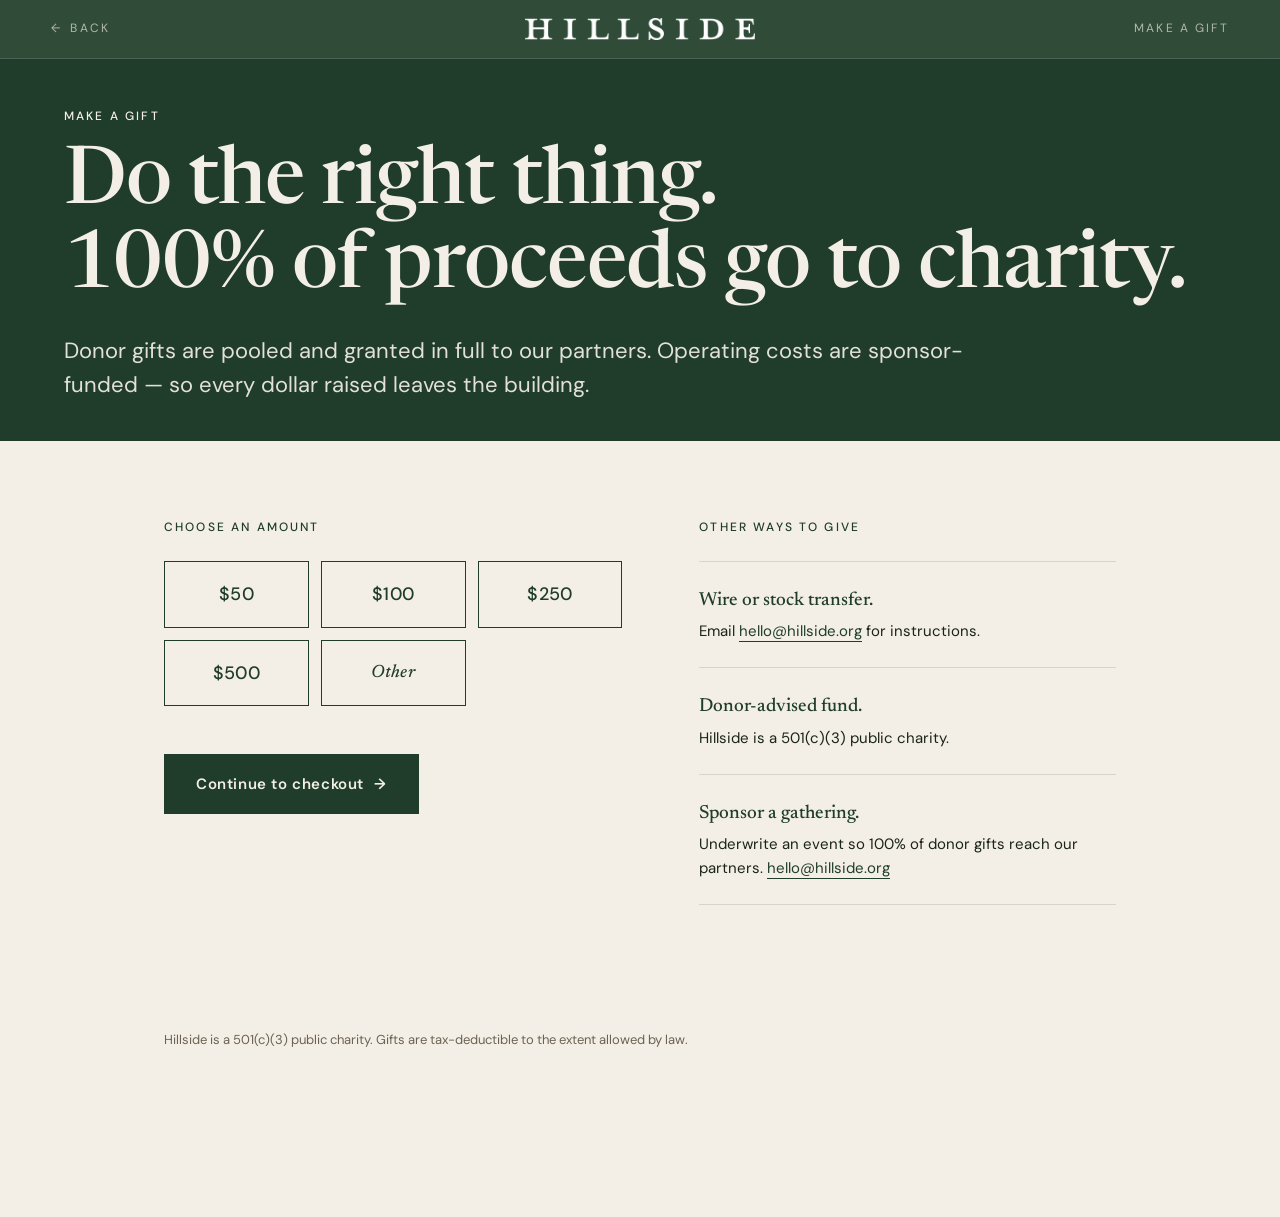
==== donate.html @ 58f97d9a "Initial deploy: Hillside website" ====
<!doctype html>
<html lang="en">
<head>
  <meta charset="utf-8">
  <meta name="viewport" content="width=device-width, initial-scale=1">
  <title>Make a gift · Hillside</title>
  <meta name="description" content="Make a gift to Hillside. Every dollar raised is granted in full to our partners.">
  <link rel="stylesheet" href="./colors_and_type.css?v=20260509-6">
  <link rel="stylesheet" href="site.css?v=20260509-6">
  <link rel="stylesheet" href="subpage.css?v=20260509-6">
</head>
<body class="subpage subpage--forest">
  <header class="subpage__nav">
    <a href="index.html" class="subpage__back" aria-label="Back to Hillside">
      <span aria-hidden="true">←</span> <span>Back</span>
    </a>
    <a href="index.html" class="subpage__mark" aria-label="Hillside home">
      <img src="./assets/logos/hillside-wordmark-white.png" alt="Hillside" />
    </a>
    <span class="subpage__crumb">Make a gift</span>
  </header>

  <main class="subpage__main">
    <section class="subpage__hero subpage__hero--forest">
      <div class="container">
        <span class="label" style="color: var(--cream);">Make a gift</span>
        <h1 class="subpage__title">
          Do the right thing.<br/>100% of proceeds go to charity.
        </h1>
        <p class="subpage__lede">
          Donor gifts are pooled and granted in full to our partners. Operating costs are sponsor-funded — so every dollar raised leaves the building.
        </p>
      </div>
    </section>

    <section class="give">
      <div class="container give__inner">
        <div class="give__amounts">
          <span class="label">Choose an amount</span>
          <div class="give__chips">
            <a href="#" class="give__chip">$50</a>
            <a href="#" class="give__chip">$100</a>
            <a href="#" class="give__chip">$250</a>
            <a href="#" class="give__chip">$500</a>
            <a href="#" class="give__chip give__chip--custom">Other</a>
          </div>
          <a href="#" class="give__cta">Continue to checkout <span aria-hidden="true">→</span></a>
        </div>

        <div class="give__direct">
          <span class="label">Other ways to give</span>
          <ul class="give__list">
            <li>
              <strong>Wire or stock transfer.</strong>
              <span>Email <a href="mailto:hello@hillside.org">hello@hillside.org</a> for instructions.</span>
            </li>
            <li>
              <strong>Donor-advised fund.</strong>
              <span>Hillside is a 501(c)(3) public charity.</span>
            </li>
            <li>
              <strong>Sponsor a gathering.</strong>
              <span>Underwrite an event so 100% of donor gifts reach our partners. <a href="mailto:hello@hillside.org">hello@hillside.org</a></span>
            </li>
          </ul>
        </div>

        <p class="give__taxline">
          Hillside is a 501(c)(3) public charity. Gifts are tax-deductible to the extent allowed by law.
        </p>
      </div>
    </section>
  </main>

  <a href="index.html" class="back-fab" id="backFab" aria-label="Back to Hillside">
    <span aria-hidden="true">←</span> Back to Hillside
  </a>

  <script>
    // Show floating back button after scroll
    const backFab = document.getElementById('backFab');
    function checkScroll() {
      if (window.scrollY > 240) backFab.classList.add('is-visible');
      else backFab.classList.remove('is-visible');
    }
    window.addEventListener('scroll', checkScroll, { passive: true });
    checkScroll();
  </script>
</body>
</html>
---- colors_and_type.css ----
/* ==========================================================================
   The Hillside · Tyler G. Foundation — Foundations
   Color tokens, type scale, semantic variables.
   Import once at the top of any page.
   ========================================================================== */

@import url("https://fonts.googleapis.com/css2?family=Newsreader:ital,opsz,wght@0,6..72,400;0,6..72,500;0,6..72,600;0,6..72,700;1,6..72,400;1,6..72,500;1,6..72,600&family=DM+Sans:opsz,wght@9..40,400;9..40,500;9..40,600;9..40,700&display=swap");

:root {
  /* ---------- Color: brand ---------- */
  --forest:        #1F3D2A;   /* primary — moody almost-black green        */
  --forest-deep:   #16301F;   /* hover/press                               */
  --forest-soft:   #2A4A36;   /* type on cream when forest feels heavy     */
  --cream:         #F4EFE6;   /* canvas — warm paper                       */
  --cream-deep:    #EFE9DC;   /* alt canvas / section step                 */
  --mist:          #1B2A47;   /* navy accent                               */
  --mist-deep:     #131F36;   /* navy hover                                */
  --ink:           #1A2419;   /* body ink — never pure black               */
  --stone:         #6B6253;   /* secondary type, metadata (passes AA on cream) */
  --stone-soft:    #C9C0AE;   /* dividers on cream                         */
  --stone-light:   #A89F8E;   /* legacy soft tone for non-text decorative use */

  /* ---------- Color: semantic ---------- */
  --bg:            var(--cream);
  --bg-alt:        var(--cream-deep);
  --bg-inverse:    var(--forest);
  --bg-accent:     var(--mist);

  --fg:            var(--ink);
  --fg-muted:      var(--stone);
  --fg-on-forest:  var(--cream);
  --fg-on-mist:    var(--forest);

  --rule:          rgba(168, 159, 142, 0.35);   /* stone @ 35% — hairline on cream */
  --rule-mist:     rgba(31, 61, 42, 0.10);       /* forest @ 10% — for mist surfaces */
  --rule-forest:   rgba(244, 239, 230, 0.18);    /* cream @ 18% — on forest         */

  --scrim-hero:    linear-gradient(to bottom, rgba(31,61,42,0.22), rgba(31,61,42,0) 30%);

  /* ---------- Type families ---------- */
  --font-display:  "Newsreader", "Source Serif 4", "Lora", Georgia, serif;
  --font-sans:     "DM Sans", "Söhne", -apple-system, BlinkMacSystemFont, "Helvetica Neue", Arial, sans-serif;

  /* ---------- Type scale (mobile-first, clamped) ---------- */
  /* lower bound = phone, upper bound = desktop                                    */
  --fs-display-xl: clamp(44px, 11vw, 120px);  /* hero headline                       */
  --fs-display-l:  clamp(36px, 8vw, 80px);    /* section openers                     */
  --fs-display-m:  clamp(30px, 6vw, 56px);    /* sub-display, pull-quotes            */
  --fs-display-s:  clamp(24px, 4vw, 36px);    /* card titles                         */
  --fs-body-l:     clamp(18px, 4.4vw, 22px);  /* lede                                */
  --fs-body:       17px;                       /* default body                       */
  --fs-body-s:     14px;
  --fs-label:      12px;
  --fs-micro:      11px;

  /* ---------- Type rhythm ---------- */
  --lh-display:    1.05;
  --lh-display-s:  1.14;
  --lh-body:       1.6;
  --lh-tight:      1.2;
  --tracking-label:0.18em;
  --tracking-button:0.06em;
  --tracking-display:-0.012em;

  /* ---------- Spacing ---------- */
  --space-1:       4px;
  --space-2:       8px;
  --space-3:       12px;
  --space-4:       16px;
  --space-5:       24px;
  --space-6:       32px;
  --space-7:       48px;
  --space-8:       64px;
  --space-9:       96px;
  --space-10:      128px;

  --section-y:     clamp(96px, 12vw, 192px);
  --gutter:        clamp(24px, 4vw, 64px);
  --measure:       62ch;       /* body line-length cap   */
  --measure-hero:  28ch;       /* hero copy cap           */

  /* ---------- Radii (the brand is square) ---------- */
  --radius-0:      0px;
  --radius-sm:     2px;
  --radius-img:    0px;

  /* ---------- Motion ---------- */
  --ease:          cubic-bezier(0.22, 0.61, 0.36, 1);   /* gentle ease-out */
  --ease-in-out:   cubic-bezier(0.65, 0, 0.35, 1);
  --dur-fast:      200ms;
  --dur:           300ms;
  --dur-slow:      700ms;

  /* ---------- Elevation (used almost never) ---------- */
  --shadow-form:   0 1px 0 rgba(31,61,42,0.08);
}

/* ==========================================================================
   Base reset & semantic defaults
   ========================================================================== */

*,
*::before,
*::after { box-sizing: border-box; }

html { -webkit-text-size-adjust: 100%; }

body {
  margin: 0;
  background: var(--bg);
  color: var(--fg);
  font-family: var(--font-sans);
  font-size: var(--fs-body);
  line-height: var(--lh-body);
  font-feature-settings: "ss01", "kern";
  -webkit-font-smoothing: antialiased;
  text-rendering: optimizeLegibility;
}

/* Headings — Newsreader, warm humanist serif at heavier weights */
h1, .h1 {
  font-family: var(--font-display);
  font-weight: 500;
  font-size: var(--fs-display-xl);
  line-height: var(--lh-display);
  letter-spacing: var(--tracking-display);
  margin: 0;
  text-wrap: balance;
}

h2, .h2 {
  font-family: var(--font-display);
  font-weight: 500;
  font-size: var(--fs-display-l);
  line-height: var(--lh-display);
  letter-spacing: var(--tracking-display);
  margin: 0;
  text-wrap: balance;
}

h3, .h3 {
  font-family: var(--font-display);
  font-weight: 500;
  font-size: var(--fs-display-m);
  line-height: var(--lh-display-s);
  margin: 0;
  text-wrap: balance;
}

h4, .h4 {
  font-family: var(--font-display);
  font-weight: 600;
  font-size: var(--fs-display-s);
  line-height: var(--lh-display-s);
  margin: 0;
}

p, .body {
  font-family: var(--font-sans);
  font-size: var(--fs-body);
  line-height: var(--lh-body);
  margin: 0 0 1em 0;
  max-width: var(--measure);
  text-wrap: pretty;
}

.lede {
  font-family: var(--font-sans);
  font-size: var(--fs-body-l);
  line-height: 1.5;
  font-weight: 400;
  color: var(--fg);
}

.pullquote {
  font-family: var(--font-display);
  font-weight: 400;
  font-style: italic;
  font-size: var(--fs-display-m);
  line-height: 1.25;
  color: var(--forest);
  text-wrap: balance;
}

.label {
  font-family: var(--font-sans);
  font-size: var(--fs-label);
  font-weight: 500;
  letter-spacing: var(--tracking-label);
  text-transform: uppercase;
  color: var(--forest);
}

.metadata {
  font-family: var(--font-sans);
  font-size: var(--fs-body-s);
  color: var(--fg-muted);
}

.caption {
  font-family: var(--font-sans);
  font-size: var(--fs-body-s);
  font-style: italic;
  color: var(--fg-muted);
  line-height: 1.45;
}

a {
  color: inherit;
  text-decoration: none;
  background-image: linear-gradient(currentColor, currentColor);
  background-repeat: no-repeat;
  background-position: 0 100%;
  background-size: 0% 1px;
  transition: background-size var(--dur) var(--ease);
}
a:hover { background-size: 100% 1px; }

hr {
  border: 0;
  border-top: 1px solid var(--rule);
  margin: var(--space-8) 0;
}

::selection { background: var(--forest); color: var(--cream); }

/* ==========================================================================
   Component primitives
   ========================================================================== */

.btn {
  display: inline-flex;
  align-items: center;
  gap: 10px;
  padding: 18px 28px;
  font-family: var(--font-sans);
  font-size: 14px;
  font-weight: 500;
  letter-spacing: var(--tracking-button);
  text-transform: none;
  background: var(--forest);
  color: var(--cream);
  border: 0;
  border-radius: var(--radius-0);
  cursor: pointer;
  transition: background-color var(--dur-fast) var(--ease), transform var(--dur-fast) var(--ease);
  background-image: none;
}
.btn:hover { background: var(--forest-deep); }
.btn:active { transform: translateY(1px); }

.btn--quiet {
  background: transparent;
  color: var(--forest);
  padding: 0;
  border-bottom: 1px solid currentColor;
  border-radius: 0;
  padding-bottom: 4px;
  letter-spacing: var(--tracking-button);
}
.btn--quiet:hover { background: transparent; color: var(--forest-deep); }

.input {
  font-family: var(--font-sans);
  font-size: 16px;
  background: transparent;
  border: 0;
  border-bottom: 1px solid var(--rule);
  padding: 12px 0;
  color: var(--ink);
  width: 100%;
  outline: 0;
  transition: border-color var(--dur-fast) var(--ease);
}
.input:focus { border-bottom-color: var(--forest); }
.input::placeholder { color: var(--fg-muted); }

/* ==========================================================================
   Utility
   ========================================================================== */

.section { padding: var(--section-y) 0; }
.container { max-width: 1440px; margin: 0 auto; padding: 0 var(--gutter); }
.measure { max-width: var(--measure); }
.measure-hero { max-width: var(--measure-hero); }

.bg-cream    { background: var(--cream); color: var(--ink); }
.bg-cream-deep{ background: var(--cream-deep); color: var(--ink); }
.bg-mist     { background: var(--mist); color: var(--cream); }
.bg-forest   { background: var(--forest); color: var(--cream); }

.bg-forest .label,
.bg-forest h1, .bg-forest h2, .bg-forest h3, .bg-forest h4 { color: var(--cream); }
.bg-forest a { color: var(--cream); }
---- site.css ----
/* ==========================================================================
   Hillside — site styles (mobile-first)
   ========================================================================== */

img { max-width: 100%; height: auto; display: block; }
figure { margin: 0; }

/* ==========================================================================
   Nav
   ========================================================================== */
.site-nav {
  display: flex;
  align-items: center;
  justify-content: space-between;
  padding: 18px 20px;
  background: var(--cream);
  position: relative;
  z-index: 4;
}
.site-nav--inverse {
  background: transparent;
  position: absolute;
  top: 0; left: 0; right: 0;
  padding-top: 22px;
  padding-bottom: 22px;
}
.site-nav__mark {
  display: inline-flex;
  background: none;
  text-decoration: none;
}
.site-nav__logo {
  display: block;
  height: 64px;
  width: auto;
}
.site-nav--inverse .site-nav__logo { /* white file on dark hero */ }
.site-nav:not(.site-nav--inverse) .site-nav__logo {
  /* swap to forest-inked wordmark on cream backgrounds */
  content: url('./assets/logos/hillside-wordmark-forest.png');
}

.site-nav__links {
  display: flex;
  gap: 18px;
  align-items: center;
}
.site-nav__links a {
  font-family: var(--font-sans);
  font-size: 14px;
  font-weight: 500;
  letter-spacing: 0.02em;
  color: var(--forest);
  text-decoration: none;
  background: none;
  padding: 8px 4px;
}
.site-nav--inverse .site-nav__links a { color: var(--cream); }
.site-nav__cta {
  background: var(--forest) !important;
  color: var(--cream) !important;
  padding: 10px 16px !important;
  border-radius: 0;
}
.site-nav--inverse .site-nav__cta {
  background: var(--cream) !important;
  color: var(--forest) !important;
}

/* mobile: compact horizontal nav with all links visible */
@media (max-width: 720px) {
  .site-nav { padding: 14px 16px 12px; gap: 12px; }
  .site-nav__logo { height: 56px; }
  .site-nav__links {
    gap: 14px;
    font-size: 12px;
    flex-wrap: wrap;
    justify-content: flex-end;
  }
  .site-nav__links a { font-size: 12px; letter-spacing: 0.04em; }
  .site-nav__cta { padding: 8px 14px !important; font-size: 12px !important; }
}
@media (max-width: 480px) {
  .site-nav__links { gap: 10px; }
  .site-nav__links a { font-size: 11px; }
}

/* desktop bump */
@media (min-width: 1024px) {
  .site-nav { padding: 24px 48px; }
  .site-nav--inverse { padding-top: 28px; padding-bottom: 28px; }
  .site-nav__logo { height: 88px; }
  .site-nav__links { gap: 28px; }
  .site-nav__links a { font-size: 14px; }
}

/* ==========================================================================
   Hero — mobile-first: photo top, plate of copy below on cream
   ========================================================================== */
.hero {
  display: flex;
  flex-direction: column;
  background: var(--cream);
  position: relative;
}
.hero .site-nav--inverse {
  position: absolute;
  z-index: 5;
}
.hero__photo {
  position: relative;
  width: 100%;
  aspect-ratio: 4 / 5;            /* mobile portrait */
  background: var(--forest);
  overflow: hidden;
}
.hero__photo img {
  width: 100%;
  height: 100%;
  object-fit: cover;
  object-position: 35% center;
}
.hero__photo-scrim {
  position: absolute; inset: 0;
  background: linear-gradient(to bottom, rgba(20,30,22,.45) 0%, rgba(20,30,22,0) 30%, rgba(20,30,22,0) 60%, rgba(20,30,22,.4) 100%);
  pointer-events: none;
}

.hero__plate {
  background: var(--cream);
  padding: 40px 24px 56px;
  display: flex;
  flex-direction: column;
  gap: 18px;
}
.hero__eyebrow {
  font-family: var(--font-sans);
  font-size: 12px;
  font-weight: 500;
  letter-spacing: 0.18em;
  text-transform: uppercase;
  color: var(--forest);
}
.hero__headline {
  font-family: var(--font-display);
  font-weight: 500;
  font-size: var(--fs-display-xl);
  line-height: 1.04;
  letter-spacing: -0.012em;
  color: var(--forest);
  margin: 0;
  text-wrap: balance;
}
.hero__sub {
  font-family: var(--font-sans);
  font-size: 17px;
  line-height: 1.55;
  color: var(--ink);
  max-width: 60ch;
  margin: 0;
}
.hero__ctas {
  display: flex;
  flex-direction: column;
  gap: 18px;
  margin-top: 8px;
  align-items: flex-start;
}
.hero__quiet {
  display: inline-flex;
  gap: 6px;
  align-items: center;
}

/* desktop hero — photo right, copy left, side by side */
@media (min-width: 900px) {
  .hero {
    display: grid;
    grid-template-columns: 1fr 1.15fr;
    min-height: 92vh;
  }
  .hero__photo {
    aspect-ratio: auto;
    height: 100%;
    grid-column: 2;
    grid-row: 1;
  }
  .hero__plate {
    grid-column: 1;
    grid-row: 1;
    padding: 0 64px;
    justify-content: center;
    gap: 28px;
  }
  .hero__headline { font-size: clamp(56px, 6.4vw, 104px); }
  .hero__sub { font-size: 19px; }
  .hero__ctas { flex-direction: row; align-items: center; gap: 28px; }
  .hero .site-nav--inverse {
    background: transparent;
    grid-column: 1 / -1;
    grid-row: 1;
    height: fit-content;
    align-self: start;
  }
  .hero .site-nav--inverse .site-nav__logo {
    /* desktop hero: wordmark sits over cream copy column — swap to forest */
    content: url('./assets/logos/hillside-wordmark-forest.png');
  }
  .hero .site-nav--inverse .site-nav__links a { color: var(--forest); }
  .hero .site-nav--inverse .site-nav__cta { background: var(--forest) !important; color: var(--cream) !important; }
}

/* ==========================================================================
   Section base — generous on desktop, tighter on mobile
   ========================================================================== */
.section { padding: 64px 0; }
@media (min-width: 720px) { .section { padding: 96px 0; } }
@media (min-width: 1024px) { .section { padding: 128px 0; } }

.container {
  width: 100%;
  max-width: 1280px;
  margin: 0 auto;
  padding: 0 24px;
}
@media (min-width: 720px) { .container { padding: 0 40px; } }
@media (min-width: 1024px) { .container { padding: 0 64px; } }

/* labels */
.label {
  font-family: var(--font-sans);
  font-size: 12px;
  font-weight: 500;
  letter-spacing: 0.18em;
  text-transform: uppercase;
  color: var(--forest);
  display: block;
}

/* ==========================================================================
   Buttons — overrides for primary
   ========================================================================== */
.btn--primary {
  background: var(--forest);
  color: var(--cream);
  padding: 18px 28px;
  font-family: var(--font-sans);
  font-size: 15px;
  font-weight: 600;
  letter-spacing: 0.04em;
  border: 0;
  display: inline-flex;
  align-items: center;
  gap: 10px;
  text-decoration: none;
  background-image: none;
  cursor: pointer;
  transition: background-color 200ms ease;
}
.btn--primary:hover { background: var(--forest-deep); }
.btn--primary:active { transform: translateY(1px); }

.btn--quiet {
  display: inline-flex;
  align-items: center;
  gap: 8px;
  font-family: var(--font-sans);
  font-size: 15px;
  font-weight: 500;
  letter-spacing: 0.02em;
  color: var(--forest);
  text-decoration: none;
  background: none;
  border: 0;
  border-bottom: 1px solid currentColor;
  padding: 0 0 4px 0;
  border-radius: 0;
}

/* ==========================================================================
   About — photo full-bleed on mobile, side-by-side desktop
   ========================================================================== */
.about__photo {
  width: 100%;
  margin-bottom: 40px;
}
.about__photo img {
  width: 100%;
  aspect-ratio: 4 / 5;
  object-fit: cover;
}
.about__copy {
  display: flex;
  flex-direction: column;
  gap: 20px;
  max-width: 720px;
}
.about__headline {
  font-family: var(--font-display);
  font-weight: 500;
  font-size: var(--fs-display-l);
  line-height: 1.08;
  color: var(--forest);
  letter-spacing: -0.012em;
  margin: 8px 0 0 0;
  text-wrap: balance;
}
.about__copy p {
  font-family: var(--font-sans);
  font-size: 17px;
  line-height: 1.6;
  color: var(--ink);
  margin: 0;
  max-width: 60ch;
}
.about__copy .lede {
  font-size: 21px;
  line-height: 1.5;
  font-weight: 400;
}
.about__cta { align-self: flex-start; margin-top: 16px; }

@media (min-width: 900px) {
  #about.section {
    display: grid;
    grid-template-columns: 1fr 1fr;
    gap: 0;
    padding: 0;
    align-items: stretch;
  }
  .about__photo {
    margin: 0;
    height: 100%;
  }
  .about__photo img {
    aspect-ratio: auto;
    height: 100%;
    min-height: 720px;
  }
  .about__copy {
    padding: clamp(96px, 12vw, 160px) clamp(48px, 6vw, 96px);
    max-width: 640px;
    justify-content: center;
  }
  .about__headline { font-size: clamp(40px, 4vw, 64px); }
}

/* ==========================================================================
   How it works
   ========================================================================== */
.how__head { margin-bottom: 56px; }
.how__head .label { margin-bottom: 16px; }
.how__headline {
  font-family: var(--font-display);
  font-weight: 500;
  font-size: var(--fs-display-l);
  line-height: 1.08;
  color: var(--forest);
  letter-spacing: -0.012em;
  margin: 0;
}
.how__list {
  list-style: none;
  padding: 0;
  margin: 0;
  display: grid;
  grid-template-columns: 1fr;
  gap: 0;
  border-top: 1px solid var(--rule);
}
.how__item {
  padding: 32px 0;
  border-bottom: 1px solid var(--rule);
  display: grid;
  grid-template-columns: 60px 1fr;
  gap: 16px 24px;
  align-items: baseline;
}
.how__num {
  font-family: var(--font-display);
  font-weight: 500;
  font-size: 22px;
  color: var(--stone);
}
.how__title {
  font-family: var(--font-display);
  font-weight: 500;
  font-size: clamp(24px, 4.5vw, 32px);
  line-height: 1.15;
  color: var(--forest);
  margin: 0;
  grid-column: 2;
}
.how__item p {
  grid-column: 2;
  font-family: var(--font-sans);
  font-size: 16px;
  line-height: 1.6;
  color: var(--ink);
  margin: 8px 0 0 0;
  max-width: 56ch;
}

.how__beneficiary {
  margin-top: 64px;
  padding: 40px 28px;
  background: var(--mist);
  color: var(--cream);
  display: flex;
  flex-direction: column;
  gap: 16px;
}
.how__beneficiary .label { margin-bottom: 0; color: var(--cream) !important; opacity: .75; }
.how__beneficiary-name {
  font-family: var(--font-display);
  font-weight: 500;
  font-size: var(--fs-display-s);
  line-height: 1.1;
  color: var(--cream);
  margin: 0;
}
.how__beneficiary-body {
  font-family: var(--font-sans);
  font-size: 17px;
  line-height: 1.55;
  color: rgba(244,239,230,.88);
  margin: 0;
  max-width: 60ch;
}
.how__beneficiary .btn--quiet { color: var(--cream); align-self: flex-start; margin-top: 8px; }

@media (min-width: 720px) {
  .how__item { grid-template-columns: 100px 1fr; gap: 16px 40px; padding: 40px 0; }
  .how__beneficiary { padding: 56px 48px; }
  .how__beneficiary-row { display: flex; flex-direction: column; gap: 16px; }
}

/* ==========================================================================
   Gala
   ========================================================================== */
.gala-section { padding-top: 0 !important; }
.gala__photo {
  width: 100%;
  margin-bottom: 56px;
}
.gala__photo img {
  width: 100%;
  aspect-ratio: 3 / 4;
  object-fit: cover;
}
.gala__copy {
  display: flex;
  flex-direction: column;
  gap: 20px;
  margin-bottom: 56px;
}
.gala__headline {
  font-family: var(--font-display);
  font-weight: 500;
  font-size: var(--fs-display-l);
  line-height: 1.04;
  color: var(--forest);
  letter-spacing: -0.012em;
  margin: 0;
  text-wrap: balance;
}
.gala__copy .lede {
  font-family: var(--font-sans);
  font-size: 19px;
  line-height: 1.55;
  color: var(--ink);
  margin: 0;
  max-width: 60ch;
}
.gala__meta {
  margin: 16px 0 0;
  padding: 0;
  display: grid;
  grid-template-columns: 1fr;
  gap: 0;
  border-top: 1px solid var(--rule);
}
.gala__meta > div {
  padding: 16px 0;
  border-bottom: 1px solid var(--rule);
  display: grid;
  grid-template-columns: 130px 1fr;
  gap: 16px;
  align-items: baseline;
}
.gala__meta dt {
  font-family: var(--font-sans);
  font-size: 12px;
  font-weight: 500;
  letter-spacing: 0.14em;
  text-transform: uppercase;
  color: var(--stone);
  margin: 0;
}
.gala__meta dd {
  font-family: var(--font-display);
  font-weight: 500;
  font-size: 18px;
  color: var(--forest);
  margin: 0;
}

.gala__save {
  background: var(--mist);
  color: var(--cream);
  padding: 40px 28px;
  display: flex;
  flex-direction: column;
  gap: 14px;
  max-width: none;
  margin: 0 auto;
  width: calc(100% - 48px);
  box-sizing: border-box;
}
.gala__save .label { color: var(--cream) !important; opacity: .75; }
.gala__save-title {
  font-family: var(--font-display);
  font-weight: 500;
  font-size: var(--fs-display-m);
  line-height: 1.05;
  color: var(--cream);
  margin: 0;
}
.gala__save-body {
  font-family: var(--font-sans);
  font-size: 16px;
  line-height: 1.55;
  color: rgba(244,239,230,.85);
  margin: 0;
  max-width: 50ch;
}
.gala__save-form {
  display: flex;
  flex-direction: column;
  gap: 12px;
  margin-top: 8px;
}
.gala__save-form input {
  background: transparent;
  border: 0;
  border-bottom: 1px solid rgba(244,239,230,.5);
  outline: 0;
  font-family: var(--font-sans);
  font-size: 17px;
  color: var(--cream);
  padding: 14px 0;
  width: 100%;
}
.gala__save-form input::placeholder { color: rgba(244,239,230,.55); }
.gala__save-form button {
  background: var(--cream);
  color: var(--mist);
  border: 0;
  cursor: pointer;
  font-family: var(--font-sans);
  font-size: 15px;
  font-weight: 600;
  letter-spacing: 0.04em;
  padding: 16px 24px;
  display: inline-flex;
  align-items: center;
  justify-content: center;
  gap: 8px;
  align-self: flex-start;
}
.gala__save-thanks {
  font-family: var(--font-display);
  font-size: 19px;
  color: var(--cream);
  margin: 0;
}

@media (min-width: 900px) {
  .gala-section {
    display: grid;
    grid-template-columns: 1fr 1fr;
    gap: 0;
    padding-top: 0 !important;
    align-items: stretch;
  }
  .gala__photo {
    grid-row: 1 / 3;
    grid-column: 1;
    margin: 0;
    height: 100%;
  }
  .gala__photo img {
    aspect-ratio: auto;
    height: 100%;
    min-height: 720px;
  }
  .gala__copy {
    grid-column: 2;
    grid-row: 1;
    padding: 96px 64px 48px;
    margin: 0;
    max-width: 640px;
    justify-self: start;
  }
  .gala__save {
    grid-column: 2;
    grid-row: 2;
    margin: 0 64px 96px 64px;
    width: auto;
    padding: 48px;
  }
  .gala__save-form { flex-direction: row; align-items: stretch; }
  .gala__save-form input { flex: 1; }
}

/* ==========================================================================
   Recap
   ========================================================================== */
.recap__head {
  margin-bottom: 24px;
  display: flex;
  flex-direction: column;
  gap: 14px;
}
@media (min-width: 720px) {
  .recap__head { margin-bottom: 40px; }
}
.recap__headline {
  font-family: var(--font-display);
  font-weight: 500;
  font-size: var(--fs-display-l);
  line-height: 1.06;
  color: var(--forest);
  letter-spacing: -0.012em;
  margin: 0;
  text-wrap: balance;
}

.recap__gallery {
  display: flex;
  flex-direction: column;
  gap: 32px;
}
.recap__bleed { width: 100%; }
.recap__bleed img {
  width: 100%;
  aspect-ratio: 4 / 3;
  object-fit: cover;
  object-position: center 12%;  /* favor heads/upper third in tight crops */
}
.recap__pair {
  display: grid;
  grid-template-columns: 1fr;
  gap: 16px;
  padding: 0 24px;
}
.recap__pair img {
  width: 100%;
  aspect-ratio: 3 / 4;
  object-fit: cover;
  object-position: center 30%;
}
.recap__center {
  padding: 0 24px;
  display: flex;
  flex-direction: column;
  gap: 8px;
}
.recap__center img {
  width: 100%;
  aspect-ratio: 3 / 4;
  object-fit: cover;
}

.recap__foot {
  display: flex;
  flex-direction: column;
  gap: 16px;
  margin-top: 56px;
  padding-top: 32px;
  border-top: 1px solid var(--rule);
  align-items: flex-start;
}
.recap__more {
  font-family: var(--font-sans);
  font-size: 15px;
  font-weight: 500;
  letter-spacing: 0.04em;
  color: var(--forest);
  text-decoration: none;
  border-bottom: 1px solid currentColor;
  padding-bottom: 4px;
  display: inline-flex;
  gap: 8px;
  background: none;
}
.recap__credit {
  font-family: var(--font-sans);
  font-size: 13px;
  color: var(--stone);
  letter-spacing: 0.02em;
}

@media (min-width: 720px) {
  .recap__pair { grid-template-columns: 1fr 1.3fr; gap: 32px; padding: 0 40px; align-items: end; }
  .recap__pair > figure:first-child { padding-bottom: 80px; }
  .recap__center { padding: 0 40px; max-width: 600px; margin: 0 auto; }
  .recap__bleed img { aspect-ratio: 21 / 9; }
  .recap__foot { flex-direction: row; justify-content: space-between; align-items: baseline; }
}

/* ==========================================================================
   Archive
   ========================================================================== */
.archive__head { margin-bottom: 32px; display: flex; flex-direction: column; gap: 12px; }
.archive__headline {
  font-family: var(--font-display);
  font-weight: 500;
  font-size: var(--fs-display-m);
  color: var(--forest);
  letter-spacing: -0.012em;
  margin: 0;
}
.archive__grid {
  display: grid;
  grid-template-columns: 1fr;
  gap: 0;
  border-top: 1px solid var(--rule);
}
.archive__card {
  display: grid;
  grid-template-rows: auto auto auto auto auto auto;
  gap: 8px;
  padding: 32px 0;
  border-bottom: 1px solid var(--rule);
  color: var(--forest);
  background: transparent;
  text-decoration: none;
  background-image: none;
}
.archive__card.is-forthcoming { color: var(--stone); }
.archive__date {
  font-family: var(--font-sans);
  font-size: 12px;
  letter-spacing: 0.06em;
  color: var(--stone);
  text-transform: uppercase;
}
.archive__year {
  font-family: var(--font-display);
  font-weight: 500;
  font-size: clamp(64px, 16vw, 128px);
  line-height: 0.95;
  color: var(--forest);
  margin: 4px 0 12px;
  letter-spacing: -0.02em;
}
.archive__card.is-forthcoming .archive__year { color: var(--stone); }
.archive__venue {
  font-family: var(--font-display);
  font-size: 19px;
  color: var(--forest);
}
.archive__card.is-forthcoming .archive__venue { color: var(--stone); }
.archive__beneficiary {
  font-family: var(--font-sans);
  font-size: 15px;
  font-weight: 500;
  color: var(--forest);
  margin-top: 4px;
}
.archive__card.is-forthcoming .archive__beneficiary { color: var(--stone); }
.archive__credit {
  font-family: var(--font-sans);
  font-size: 13px;
  color: var(--stone);
}
.archive__more {
  margin-top: 16px;
  font-family: var(--font-sans);
  font-size: 14px;
  font-weight: 500;
  letter-spacing: 0.04em;
  display: inline-flex;
  gap: 8px;
  align-self: flex-start;
  border-bottom: 1px solid currentColor;
  padding-bottom: 4px;
  width: max-content;
}

@media (min-width: 720px) {
  .archive__grid { grid-template-columns: 1fr 1fr; }
  .archive__card { padding: 56px 40px; border-right: 1px solid var(--rule); }
  .archive__card:nth-child(2n) { border-right: 0; }
}

/* ==========================================================================
   Donate
   ========================================================================== */
.donate { padding: 96px 0; }
.donate__inner { max-width: 880px; display: flex; flex-direction: column; gap: 20px; }
.donate__headline {
  font-family: var(--font-display);
  font-weight: 500;
  font-size: var(--fs-display-xl);
  line-height: 1.04;
  color: var(--cream);
  letter-spacing: -0.012em;
  margin: 0;
  text-wrap: balance;
}
.donate__body {
  font-family: var(--font-sans);
  font-size: 19px;
  line-height: 1.55;
  color: rgba(244,239,230,.88);
  max-width: 56ch;
  margin: 0;
}
.donate__cta {
  display: flex;
  flex-direction: column;
  align-items: flex-start;
  gap: 24px;
  margin-top: 16px;
}
.donate__btn {
  background: var(--cream) !important;
  color: var(--forest) !important;
  padding: 18px 28px;
  font-family: var(--font-sans);
  font-size: 15px;
  font-weight: 600;
  letter-spacing: 0.04em;
  text-decoration: none;
  background-image: none !important;
  display: inline-flex;
  gap: 10px;
  border-radius: 0;
  transition: background-color 200ms var(--ease), color 200ms var(--ease);
}
.donate__btn:hover {
  background: var(--forest) !important;
  color: var(--cream) !important;
  background-image: none !important;
}
.donate__alt {
  font-family: var(--font-sans);
  font-size: 15px;
  font-weight: 500;
  color: var(--cream);
  background: none;
  text-decoration: none;
  border-bottom: 1px solid rgba(244,239,230,.5);
  padding-bottom: 4px;
}
.donate__taxline {
  font-family: var(--font-sans);
  font-size: 13px;
  color: rgba(244,239,230,.6);
  margin-top: 32px;
  max-width: 56ch;
  line-height: 1.55;
}

@media (min-width: 720px) {
  .donate { padding: 160px 0; }
  .donate__cta { flex-direction: row; align-items: center; gap: 48px; }
}

/* ==========================================================================
   Footer
   ========================================================================== */
.site-footer {
  background: var(--forest);
  color: var(--cream);
  padding: 48px 0 32px;
}
.site-footer__tagline {
  text-align: center;
  padding: 24px 0 64px;
  border-bottom: 1px solid rgba(255,255,255,0.12);
  margin-bottom: 48px;
}
.site-footer__tagline p {
  font-family: var(--font-serif, 'Mrs Eaves XL Serif', Georgia, serif);
  font-style: italic;
  font-size: 28px;
  line-height: 1.5;
  letter-spacing: 0.01em;
  color: var(--cream);
  opacity: 0.92;
  margin: 0;
}
@media (min-width: 720px) {
  .site-footer__tagline { padding: 32px 0 80px; }
  .site-footer__tagline p { font-size: 36px; line-height: 1.45; }
}
.site-footer__inner {
  display: grid;
  grid-template-columns: 1fr;
  gap: 32px;
  padding-bottom: 40px;
  border-bottom: 1px solid rgba(244,239,230,.18);
}
.site-footer__col { display: flex; flex-direction: column; gap: 8px; }
.site-footer__col a {
  color: var(--cream);
  text-decoration: none;
  font-family: var(--font-sans);
  font-size: 15px;
  background: none;
  width: max-content;
}
.site-footer__col span {
  font-family: var(--font-sans);
  font-size: 15px;
  color: rgba(244,239,230,.78);
}
.site-footer__col--mark { gap: 14px; }
.site-footer__logo { height: 80px; width: auto; }
.site-footer__sub {
  font-family: var(--font-sans) !important;
  font-size: 17px !important;
  color: rgba(244,239,230,.65) !important;
}
.site-footer__label {
  font-family: var(--font-sans) !important;
  font-size: 11px !important;
  font-weight: 500 !important;
  letter-spacing: 0.18em !important;
  text-transform: uppercase;
  color: rgba(244,239,230,.55) !important;
  margin-bottom: 4px;
}
.site-footer__base {
  display: flex;
  flex-direction: column;
  gap: 8px;
  padding-top: 24px;
}
.site-footer__copy, .site-footer__credits {
  font-family: var(--font-sans);
  font-size: 12px;
  color: rgba(244,239,230,.55);
}

@media (min-width: 720px) {
  .site-footer { padding: 96px 0 32px; }
  .site-footer__inner { grid-template-columns: 1.3fr 1fr 1fr 1fr; gap: 48px; padding-bottom: 64px; }
  .site-footer__base { flex-direction: row; justify-content: space-between; padding-top: 32px; }
}

/* Scroll-in fade disabled — sections render fully on load. */
.fade-in { opacity: 1 !important; transform: none !important; transition: none !important; }

/* ==========================================================================
   Editorial Polish — added 2026-05-09
   Magazine-cover hero, pull-quote, recap stats, mobile-first refinements.
   ========================================================================== */

/* Hero — magazine-cover treatment */
.hero { position: relative; }
.hero__photo-vignette {
  position: absolute;
  inset: 0;
  background: radial-gradient(ellipse at center, transparent 50%, rgba(0,0,0,0.32) 100%);
  pointer-events: none;
  z-index: 1;
}
@keyframes heroDrift {
  0%   { transform: scale(1.02) translate3d(0,0,0); }
  100% { transform: scale(1.08) translate3d(-1.2%, 0.4%, 0); }
}
/* legacy single-img fallback */
.hero__photo > img:not(.hero__slide) {
  animation: heroDrift 18s ease-in-out infinite alternate;
}
@media (prefers-reduced-motion: reduce) {
  .hero__photo > img { animation: none; }
}
.hero__credit {
  position: absolute;
  bottom: 24px;
  right: 24px;
  z-index: 3;
  font-family: var(--font-sans);
  font-size: var(--fs-label);
  letter-spacing: var(--tracking-label);
  text-transform: uppercase;
  color: rgba(244,239,230, 0.66);
  font-feature-settings: "tnum";
}
@media (min-width: 900px) {
  .hero__credit { bottom: 40px; right: 40px; }
}

/* About — refined photo + caption */
.about__photo figcaption {
  font-family: var(--font-sans);
  font-size: var(--fs-label);
  letter-spacing: var(--tracking-label);
  text-transform: uppercase;
  color: var(--forest-soft);
  margin-top: var(--space-3);
  font-feature-settings: "tnum";
}

/* Pull-quote section */
.pullquote-section {
  padding: clamp(96px, 16vw, 200px) 0;
}
.pullquote {
  margin: 0 auto;
  max-width: 26ch;
  text-align: center;
}
.pullquote__text {
  font-family: var(--font-display);
  font-style: italic;
  font-weight: 400;
  font-size: var(--fs-display-l);
  line-height: 1.18;
  letter-spacing: -0.005em;
  color: var(--forest);
  margin: 0;
}
.pullquote__text em {
  font-style: italic;
  font-feature-settings: "kern", "liga";
}
.pullquote__cite {
  display: inline-flex;
  align-items: center;
  gap: var(--space-3);
  margin-top: var(--space-7);
  font-style: normal;
  font-family: var(--font-sans);
  font-size: var(--fs-label);
  letter-spacing: var(--tracking-label);
  text-transform: uppercase;
  color: var(--stone);
  flex-wrap: wrap;
  justify-content: center;
}
.pullquote__rule {
  display: inline-block;
  width: 24px;
  height: 1px;
  background: var(--stone-soft);
}

/* Recap — editorial stats */
.recap__lede { max-width: 60ch; }
.recap__stats {
  display: grid;
  grid-template-columns: repeat(2, 1fr);
  gap: var(--space-5) var(--space-4);
  padding: clamp(28px, 5vw, 64px) 0;
  border-top: 1px solid var(--rule);
  border-bottom: 1px solid var(--rule);
  margin: clamp(28px, 4vw, 56px) auto;
}
.recap__stats > div {
  display: flex;
  flex-direction: column;
  align-items: center;
  text-align: center;
  gap: var(--space-2);
}
.recap__stat-num {
  font-family: var(--font-display);
  font-weight: 500;
  font-size: var(--fs-display-l);
  line-height: 1;
  letter-spacing: -0.012em;
  color: var(--forest);
  font-feature-settings: "tnum";
}
.recap__stat-label {
  font-family: var(--font-sans);
  font-size: var(--fs-label);
  letter-spacing: var(--tracking-label);
  text-transform: uppercase;
  color: var(--stone);
}
@media (min-width: 760px) {
  .recap__stats { grid-template-columns: repeat(4, 1fr); }
}
.recap__bleed figcaption {
  font-family: var(--font-sans);
  font-size: var(--fs-label);
  letter-spacing: var(--tracking-label);
  text-transform: uppercase;
  color: var(--stone);
  margin-top: var(--space-3);
  padding-left: var(--gutter);
  font-feature-settings: "tnum";
}

/* Donate — bigger headline */
.donate__headline {
  font-family: var(--font-display);
  font-weight: 500;
  font-size: var(--fs-display-xl);
  line-height: 1.05;
  letter-spacing: -0.012em;
  color: var(--cream);
}

/* Hero — magazine-cover headline tightening */
.hero__headline {
  font-family: var(--font-display);
  font-weight: 500;
  letter-spacing: -0.018em;
  line-height: 0.98;
}
.hero__sub {
  max-width: var(--measure-hero);
}

/* Mobile polish */
@media (max-width: 720px) {
  .hero__plate { padding-bottom: var(--space-9); }
  .recap__bleed figcaption { padding-left: 0; text-align: center; }
}

/* Image fade-in everywhere — default visible, gentle fade only when JS adds .is-loaded */
img { transition: opacity 500ms var(--ease); }

/* Footer wordmark sizing — wordmark is wide horizontal (10.4:1).
   Use width-based sizing so proportions stay clean. */
.site-footer__logo {
  height: auto !important;
  width: 180px !important;
  max-width: 100%;
  display: block;
}
@media (min-width: 720px) {
  .site-footer__logo {
    width: 220px !important;
  }
}

/* Wordmark proportions override (2160x207 = very wide) */
.site-nav__logo { height: 26px !important; max-height: 26px; }
@media (max-width: 720px) {
  .site-nav__logo { height: 22px !important; }
}
@media (min-width: 1024px) {
  .site-nav__logo { height: 30px !important; max-height: 30px; }
}

/* Hero plate refinement — better mobile balance */
.hero__plate {
  padding-top: clamp(48px, 10vw, 96px);
}

/* About — desktop fix: caption sits below image inside the column */
@media (min-width: 900px) {
  .about__photo {
    display: flex;
    flex-direction: column;
    height: 100%;
  }
  .about__photo img {
    flex: 1 1 auto;
    min-height: 0;
    height: auto;
  }
  .about__photo figcaption {
    flex: 0 0 auto;
    padding: 16px 24px 24px;
    margin-top: 0;
    background: var(--cream);
  }
}

/* Recap — projection bleed image: center on the projected wordmark */
.recap__bleed--projection img {
  object-position: 55% 25%;
}

/* ==========================================================================
   Hero carousel — crossfade between slides
   ========================================================================== */
.hero__photo .hero__slide {
  position: absolute;
  inset: 0;
  width: 100%;
  height: 100%;
  object-fit: cover;
  opacity: 0;
  transition: opacity 1400ms cubic-bezier(0.4, 0, 0.2, 1);
  animation: none;
}
.hero__photo .hero__slide.is-active {
  opacity: 1;
  animation: heroDrift 9s ease-in-out forwards;
}
@media (prefers-reduced-motion: reduce) {
  .hero__photo .hero__slide.is-active { animation: none; }
}

.hero__dots {
  position: absolute;
  bottom: 24px;
  left: 50%;
  transform: translateX(-50%);
  z-index: 4;
  display: flex;
  gap: 8px;
  pointer-events: none;
}
.hero__dot {
  width: 6px;
  height: 6px;
  border-radius: 50%;
  background: rgba(244, 239, 230, 0.42);
  transition: background 400ms var(--ease), width 400ms var(--ease);
}
.hero__dot.is-active {
  background: rgba(244, 239, 230, 0.95);
  width: 22px;
  border-radius: 999px;
}
@media (min-width: 900px) {
  .hero__dots { bottom: auto; top: 24px; left: 24px; transform: none; }
}

/* ==========================================================================
   Hero — vertical nav at bottom-left of the hero photo
   ========================================================================== */
.site-nav--vertical { padding: 24px 32px 0; }
.site-nav--vertical .site-nav__links { display: none; }

/* Position relative anchor for absolute children */
.hero__photo { position: relative; }

.hero__nav {
  position: absolute;
  z-index: 5;
  left: 28px;
  bottom: 28px;
  display: flex;
  flex-direction: column;
  align-items: flex-start;
  gap: 14px;
  font-family: var(--font-sans);
  text-shadow: 0 1px 12px rgba(0, 0, 0, 0.45);
}
.hero__nav a {
  color: rgba(244, 239, 230, 0.92);
  text-decoration: none;
  font-size: 15px;
  letter-spacing: 0.04em;
  background-image: linear-gradient(currentColor, currentColor);
  background-repeat: no-repeat;
  background-position: 0 100%;
  background-size: 0% 1px;
  transition: background-size 300ms var(--ease), color 200ms var(--ease);
  padding-bottom: 2px;
}
.hero__nav a:hover {
  color: var(--cream);
  background-size: 100% 1px;
}
.hero__nav-cta {
  margin-top: 8px;
  background: var(--cream) !important;
  color: var(--forest) !important;
  padding: 12px 22px !important;
  font-size: 14px !important;
  font-weight: 600;
  letter-spacing: 0.06em;
  background-image: none !important;
  transition: background-color 200ms var(--ease), color 200ms var(--ease) !important;
  text-shadow: none;
}
.hero__nav-cta:hover {
  background: var(--forest-deep) !important;
  color: var(--cream) !important;
}

@media (min-width: 900px) {
  .hero__nav {
    left: 40px;
    bottom: 40px;
  }
}
@media (max-width: 600px) {
  .hero__nav {
    left: 20px;
    bottom: 20px;
    gap: 12px;
  }
  .hero__nav a { font-size: 13px; }
  .hero__nav-cta { padding: 10px 18px !important; font-size: 12px !important; }
}

/* Hero meta — soft handoff line between the CTA and the next section */
.hero__meta {
  display: flex;
  flex-direction: column;
  gap: 4px;
  margin-top: 32px;
  padding-top: 24px;
  border-top: 1px solid var(--rule);
}
.hero__meta-line {
  font-family: var(--font-sans);
  font-size: 11px;
  letter-spacing: 0.18em;
  text-transform: uppercase;
  color: var(--stone);
  font-feature-settings: "tnum";
}
.hero__meta-line:first-child {
  color: var(--forest-soft);
}
@media (min-width: 900px) {
  .hero__meta {
    display: none;  /* desktop already has the photo column doing the work */
  }
}
---- subpage.css ----
/* ============================================================
   Shared sub-page styling — Donate, Tyler G. Foundation, Sponsors
   ============================================================ */

.subpage {
  background: var(--cream);
  color: var(--ink);
  min-height: 100vh;
}

/* Sticky nav */
.subpage__nav {
  position: sticky;
  top: 0;
  z-index: 20;
  display: grid;
  grid-template-columns: 1fr auto 1fr;
  align-items: center;
  padding: 14px var(--gutter);
  background: rgba(244, 239, 230, 0.92);
  backdrop-filter: saturate(140%) blur(10px);
  -webkit-backdrop-filter: saturate(140%) blur(10px);
  border-bottom: 1px solid var(--rule);
}
@media (min-width: 720px) {
  .subpage__nav { padding: 18px var(--gutter); }
}
.subpage--forest .subpage__nav {
  background: rgba(31, 61, 42, 0.92);
  border-bottom: 1px solid rgba(244, 239, 230, 0.14);
}
.subpage__back {
  font-family: var(--font-sans);
  font-size: var(--fs-label);
  letter-spacing: var(--tracking-label);
  text-transform: uppercase;
  color: var(--stone);
  text-decoration: none;
  display: inline-flex;
  align-items: center;
  gap: var(--space-2);
  background-image: none;
  padding: 0;
  border-radius: 0;
  background: transparent;
  transition: color 200ms var(--ease);
}
.subpage__back:hover { color: var(--forest); }
.subpage--forest .subpage__back { color: rgba(244, 239, 230, 0.66); }
.subpage--forest .subpage__back:hover { color: var(--cream); }
.subpage__mark { display: inline-flex; align-items: center; justify-content: center; }
.subpage__mark img {
  width: auto;
  height: 18px;
  max-width: 220px;
  content: url('./assets/logos/hillside-wordmark-forest.png');
  display: block;
  object-fit: contain;
}
.subpage--forest .subpage__mark img {
  content: url('./assets/logos/hillside-wordmark-white.png');
}
@media (min-width: 720px) {
  .subpage__mark img { height: 22px; max-width: 260px; }
}
.subpage__crumb {
  justify-self: end;
  font-family: var(--font-sans);
  font-size: var(--fs-label);
  letter-spacing: var(--tracking-label);
  text-transform: uppercase;
  color: var(--stone);
}
.subpage--forest .subpage__crumb {
  color: rgba(244, 239, 230, 0.66);
}
@media (max-width: 600px) {
  .subpage__nav { grid-template-columns: auto 1fr; }
  .subpage__crumb { display: none; }
  .subpage__mark img { height: 20px; }
}

/* Hero */
.subpage__hero {
  padding: clamp(28px, 4vw, 48px) 0 clamp(24px, 3vw, 40px);
}
.subpage__hero--forest {
  background: var(--forest);
  color: var(--cream);
}
.subpage__title {
  font-family: var(--font-display);
  font-weight: 500;
  font-size: var(--fs-display-l);
  line-height: var(--lh-display);
  letter-spacing: var(--tracking-display);
  color: var(--forest);
  margin: var(--space-4) 0 var(--space-5);
  text-wrap: balance;
}
.subpage__hero--forest .subpage__title { color: var(--cream); }
.subpage__lede {
  font-family: var(--font-sans);
  font-size: var(--fs-body-l);
  line-height: 1.55;
  color: var(--ink);
  max-width: 60ch;
  margin: 0;
}
.subpage__hero--forest .subpage__lede { color: rgba(244, 239, 230, 0.92); }

/* ============================================================
   Donate page
   ============================================================ */
.give {
  background: var(--cream);
  padding: clamp(48px, 6vw, 96px) 0 clamp(96px, 12vw, 160px);
}
.give__inner {
  display: grid;
  grid-template-columns: 1fr;
  gap: clamp(48px, 6vw, 96px);
  max-width: 1080px;
}
@media (min-width: 880px) {
  .give__inner { grid-template-columns: 1.1fr 1fr; align-items: start; }
}
.give__amounts .label,
.give__direct .label { margin-bottom: var(--space-5); }
.give__chips {
  display: grid;
  grid-template-columns: repeat(auto-fit, minmax(120px, 1fr));
  gap: 12px;
  margin-bottom: var(--space-7);
}
.give__chip {
  display: inline-flex;
  align-items: center;
  justify-content: center;
  background: transparent;
  color: var(--forest);
  border: 1px solid var(--forest);
  padding: 18px 24px;
  font-family: var(--font-sans);
  font-size: 18px;
  font-weight: 500;
  letter-spacing: 0.02em;
  text-decoration: none;
  background-image: none;
  transition: background-color 200ms var(--ease), color 200ms var(--ease);
}
.give__chip:hover {
  background: var(--forest);
  color: var(--cream);
}
.give__chip--custom {
  font-style: italic;
  font-family: var(--font-display);
}
.give__cta {
  display: inline-flex;
  align-items: center;
  gap: 10px;
  background: var(--forest);
  color: var(--cream);
  padding: 18px 32px;
  font-family: var(--font-sans);
  font-size: 15px;
  font-weight: 600;
  letter-spacing: 0.04em;
  text-decoration: none;
  background-image: none;
  transition: background-color 200ms var(--ease);
}
.give__cta:hover { background: var(--forest-deep); }

.give__list {
  list-style: none;
  margin: 0;
  padding: 0;
  border-top: 1px solid var(--rule);
}
.give__list li {
  padding: var(--space-5) 0;
  border-bottom: 1px solid var(--rule);
  display: flex;
  flex-direction: column;
  gap: 4px;
}
.give__list strong {
  font-family: var(--font-display);
  font-weight: 500;
  font-size: 19px;
  color: var(--forest);
}
.give__list span {
  font-size: 15px;
  color: var(--ink);
  line-height: 1.55;
}
.give__list a {
  color: var(--forest);
  border-bottom: 1px solid currentColor;
  background-image: none;
}
.give__taxline {
  margin-top: var(--space-7);
  font-family: var(--font-sans);
  font-size: 13px;
  color: var(--stone);
  grid-column: 1 / -1;
}

/* ============================================================
   Tyler G. Foundation page
   ============================================================ */
.tyler {
  padding: clamp(64px, 8vw, 128px) 0;
  border-top: 1px solid var(--rule);
}
.tyler__inner {
  display: grid;
  gap: clamp(32px, 5vw, 64px);
}
@media (min-width: 880px) {
  .tyler__inner { grid-template-columns: 1fr 1.1fr; align-items: start; }
}
.tyler__photo img {
  width: 100%;
  height: auto;
  display: block;
  aspect-ratio: 4/5;
  object-fit: cover;
}
.tyler__copy { display: flex; flex-direction: column; gap: var(--space-4); max-width: 56ch; }
.tyler__copy p {
  font-family: var(--font-sans);
  font-size: 17px;
  line-height: 1.65;
  color: var(--ink);
  margin: 0;
}
.tyler__h {
  font-family: var(--font-display);
  font-weight: 500;
  font-size: var(--fs-display-l);
  line-height: 1.1;
  letter-spacing: -0.012em;
  color: var(--forest);
  margin: 0 0 var(--space-3);
  text-wrap: balance;
}
.tyler__h--center { text-align: center; }
.tyler__lede {
  max-width: 64ch;
  margin: 0 auto;
  font-family: var(--font-sans);
  font-size: var(--fs-body-l);
  line-height: 1.55;
  color: var(--ink);
  text-align: center;
}

/* Timeline */
.timeline {
  list-style: none;
  margin: var(--space-7) 0 0;
  padding: 0;
  display: flex;
  flex-direction: column;
}
.timeline li {
  display: grid;
  grid-template-columns: 100px 1fr;
  gap: var(--space-5);
  padding: var(--space-5) 0;
  border-bottom: 1px solid var(--rule);
}
.timeline li:first-child { border-top: 1px solid var(--rule); }
.timeline__year {
  font-family: var(--font-display);
  font-weight: 500;
  font-size: 22px;
  color: var(--stone);
  font-feature-settings: "tnum";
  padding-top: 4px;
}
.timeline__body strong {
  font-family: var(--font-display);
  font-size: 22px;
  font-weight: 500;
  color: var(--forest);
  display: block;
  margin-bottom: 4px;
}
.timeline__body p {
  margin: 0;
  font-family: var(--font-sans);
  font-size: 16px;
  line-height: 1.6;
  color: var(--ink);
}
@media (min-width: 720px) {
  .timeline li { grid-template-columns: 140px 1fr; gap: var(--space-7); }
  .timeline__year { font-size: 28px; padding-top: 2px; }
}

/* Why-stats */
.why-stats {
  display: grid;
  grid-template-columns: repeat(2, 1fr);
  gap: var(--space-6) var(--space-5);
  margin-top: var(--space-7);
  padding: clamp(32px, 5vw, 56px) 0;
  border-top: 1px solid var(--rule);
  border-bottom: 1px solid var(--rule);
}
.why-stats > div {
  display: flex;
  flex-direction: column;
  align-items: center;
  text-align: center;
  gap: var(--space-2);
  padding: 0 var(--space-3);
}
.why-stats__num {
  font-family: var(--font-display);
  font-weight: 500;
  font-size: var(--fs-display-m);
  line-height: 1;
  letter-spacing: -0.012em;
  color: var(--forest);
}
.why-stats__label {
  font-family: var(--font-sans);
  font-size: 13px;
  line-height: 1.4;
  color: var(--stone);
  max-width: 24ch;
}
@media (min-width: 760px) {
  .why-stats { grid-template-columns: repeat(4, 1fr); }
}

.tyler__ctas {
  display: flex;
  flex-direction: column;
  align-items: center;
  gap: var(--space-5);
  margin-top: var(--space-6);
}
@media (min-width: 720px) {
  .tyler__ctas { flex-direction: row; justify-content: center; gap: var(--space-7); }
}

/* ============================================================
   Sponsors page
   ============================================================ */
.sponsors {
  padding: clamp(48px, 6vw, 96px) 0 clamp(96px, 12vw, 160px);
}
.sponsors__label { margin-bottom: var(--space-6); }
.sponsors__list {
  list-style: none;
  margin: 0;
  padding: 0;
  display: grid;
  grid-template-columns: 1fr;
  gap: 0;
  border-top: 1px solid var(--rule);
}
.sponsors__list li {
  padding: var(--space-5) 0;
  border-bottom: 1px solid var(--rule);
  font-family: var(--font-display);
  font-weight: 500;
  font-size: clamp(22px, 3.6vw, 34px);
  color: var(--forest);
  letter-spacing: -0.005em;
  transition: color 200ms var(--ease), padding-left 300ms var(--ease);
}
.sponsors__list li:hover {
  color: var(--forest-deep);
  padding-left: var(--space-3);
}
@media (min-width: 720px) {
  .sponsors__list { grid-template-columns: 1fr 1fr; gap: 0 var(--space-7); }
  .sponsors__list li { font-size: clamp(20px, 2.4vw, 28px); }
}
.sponsors__note {
  margin-top: var(--space-7);
  font-family: var(--font-display);
  font-style: italic;
  font-size: var(--fs-body-l);
  color: var(--stone);
  font-weight: 400;
}

.sponsors__cta {
  background: var(--forest);
  color: var(--cream);
  padding: clamp(96px, 12vw, 160px) 0;
  text-align: center;
}
.sponsors__cta-h {
  font-family: var(--font-display);
  font-weight: 500;
  font-size: var(--fs-display-l);
  line-height: 1.05;
  color: var(--cream);
  margin: 0 0 var(--space-5);
}
.sponsors__cta-body {
  max-width: 50ch;
  margin: 0 auto var(--space-7);
  font-family: var(--font-sans);
  font-size: var(--fs-body-l);
  line-height: 1.55;
  color: rgba(244, 239, 230, 0.9);
}
.sponsors__cta .btn--primary {
  background: var(--cream);
  color: var(--forest);
}
.sponsors__cta .btn--primary:hover {
  background: var(--cream-deep);
}

/* Floating back-to-home FAB */
.back-fab {
  position: fixed;
  bottom: 24px;
  left: 24px;
  z-index: 30;
  display: inline-flex;
  align-items: center;
  gap: 8px;
  padding: 10px 16px;
  background: var(--forest);
  color: var(--cream);
  border-radius: 999px;
  font-family: var(--font-sans);
  font-size: 12px;
  letter-spacing: 0.06em;
  text-transform: uppercase;
  text-decoration: none;
  background-image: none;
  box-shadow: 0 8px 20px rgba(0, 0, 0, 0.18);
  opacity: 0;
  transform: translateY(8px);
  transition: opacity 300ms var(--ease), transform 300ms var(--ease), background 200ms var(--ease);
  pointer-events: none;
}
.back-fab.is-visible {
  opacity: 1;
  transform: translateY(0);
  pointer-events: auto;
}
.back-fab:hover { background: var(--forest-deep); }
@media (max-width: 600px) {
  .back-fab { bottom: 16px; left: 16px; padding: 9px 14px; font-size: 11px; }
}
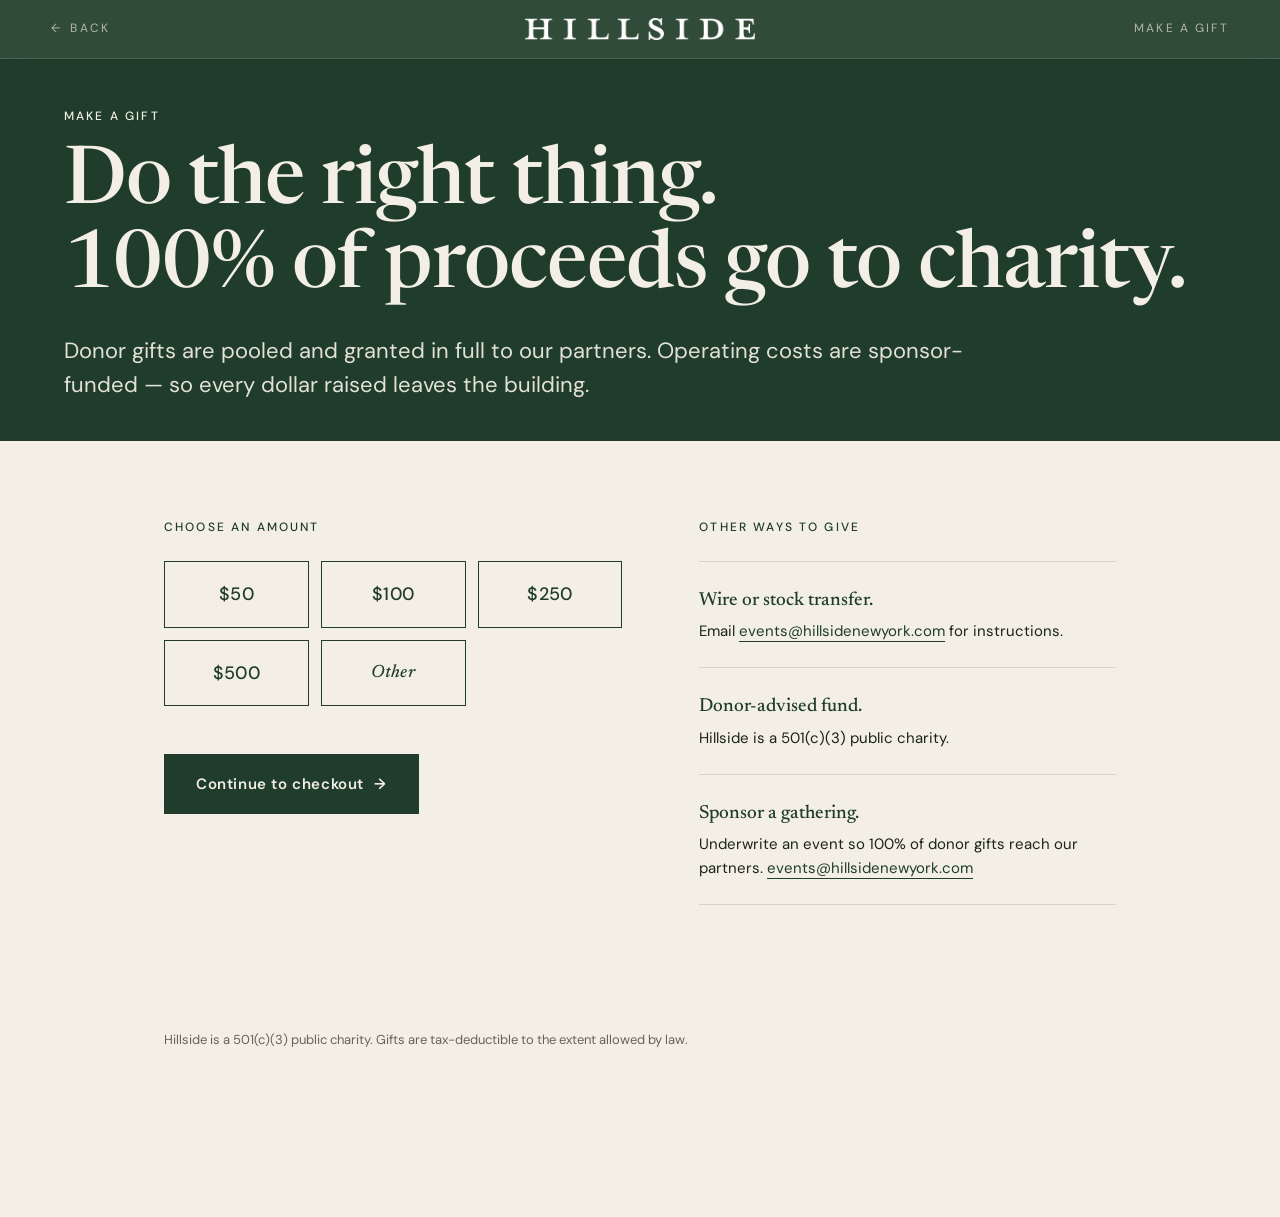
==== commit 1a3a4967: "Rename chapter → event globally; add Instagram + correct email" ====
--- a/donate.html
+++ b/donate.html
@@ -52,7 +52,7 @@
           <ul class="give__list">
             <li>
               <strong>Wire or stock transfer.</strong>
-              <span>Email <a href="mailto:hello@hillside.org">hello@hillside.org</a> for instructions.</span>
+              <span>Email <a href="mailto:events@hillsidenewyork.com">events@hillsidenewyork.com</a> for instructions.</span>
             </li>
             <li>
               <strong>Donor-advised fund.</strong>
@@ -60,7 +60,7 @@
             </li>
             <li>
               <strong>Sponsor a gathering.</strong>
-              <span>Underwrite an event so 100% of donor gifts reach our partners. <a href="mailto:hello@hillside.org">hello@hillside.org</a></span>
+              <span>Underwrite an event so 100% of donor gifts reach our partners. <a href="mailto:events@hillsidenewyork.com">events@hillsidenewyork.com</a></span>
             </li>
           </ul>
         </div>
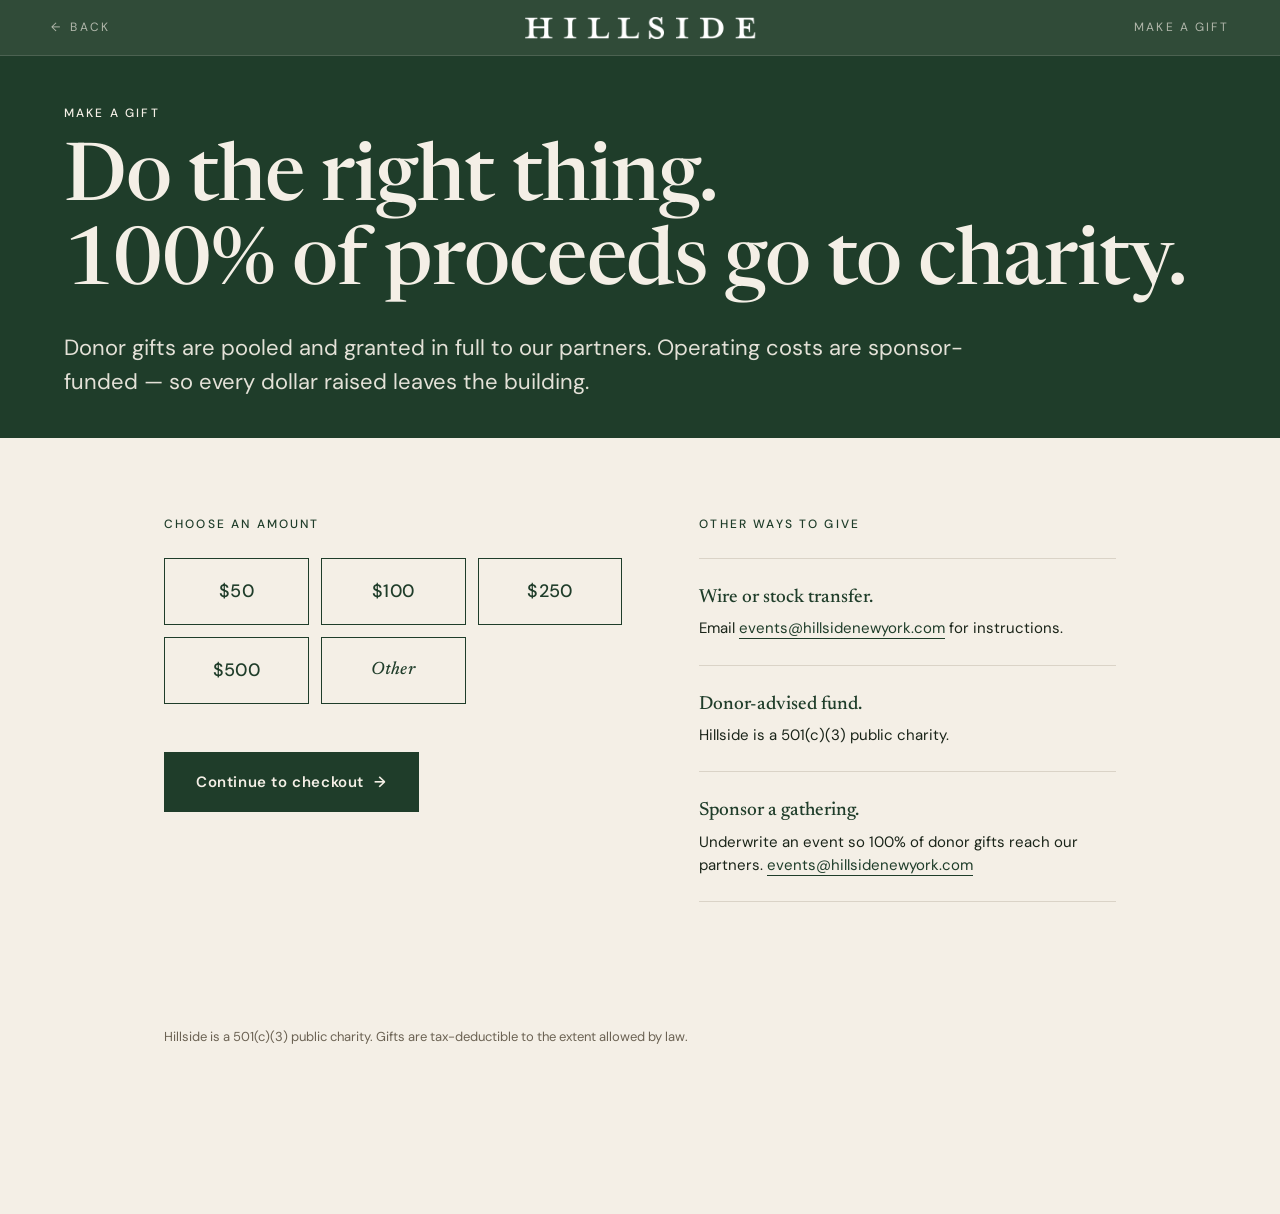
==== commit 8fff0aa2: "Hide header back link on mobile (rely on swipe)" ====
--- a/donate.html
+++ b/donate.html
@@ -5,9 +5,9 @@
   <meta name="viewport" content="width=device-width, initial-scale=1">
   <title>Make a gift · Hillside</title>
   <meta name="description" content="Make a gift to Hillside. Every dollar raised is granted in full to our partners.">
-  <link rel="stylesheet" href="./colors_and_type.css?v=20260509-6">
-  <link rel="stylesheet" href="site.css?v=20260509-6">
-  <link rel="stylesheet" href="subpage.css?v=20260509-6">
+  <link rel="stylesheet" href="./colors_and_type.css?v=20260509-14">
+  <link rel="stylesheet" href="site.css?v=20260509-14">
+  <link rel="stylesheet" href="subpage.css?v=20260509-14">
 </head>
 <body class="subpage subpage--forest">
   <header class="subpage__nav">
--- a/subpage.css
+++ b/subpage.css
@@ -13,14 +13,25 @@
   position: sticky;
   top: 0;
   z-index: 20;
-  display: grid;
-  grid-template-columns: 1fr auto 1fr;
-  align-items: center;
+  display: flex;
+  align-items: center;
+  justify-content: space-between;
   padding: 14px var(--gutter);
   background: rgba(244, 239, 230, 0.92);
   backdrop-filter: saturate(140%) blur(10px);
   -webkit-backdrop-filter: saturate(140%) blur(10px);
   border-bottom: 1px solid var(--rule);
+  position: relative;
+  position: sticky;
+}
+.subpage__back { flex: 0 0 auto; }
+.subpage__crumb { flex: 0 0 auto; text-align: right; }
+.subpage__mark {
+  position: absolute;
+  left: 50%;
+  top: 50%;
+  transform: translate(-50%, -50%);
+  pointer-events: auto;
 }
 @media (min-width: 720px) {
   .subpage__nav { padding: 18px var(--gutter); }
@@ -75,8 +86,9 @@
   color: rgba(244, 239, 230, 0.66);
 }
 @media (max-width: 600px) {
-  .subpage__nav { grid-template-columns: auto 1fr; }
+  .subpage__back { display: none; }
   .subpage__crumb { display: none; }
+  .subpage__nav { justify-content: center; }
   .subpage__mark img { height: 20px; }
 }
 
@@ -215,7 +227,7 @@
    Tyler G. Foundation page
    ============================================================ */
 .tyler {
-  padding: clamp(64px, 8vw, 128px) 0;
+  padding: clamp(40px, 6vw, 96px) 0;
   border-top: 1px solid var(--rule);
 }
 .tyler__inner {
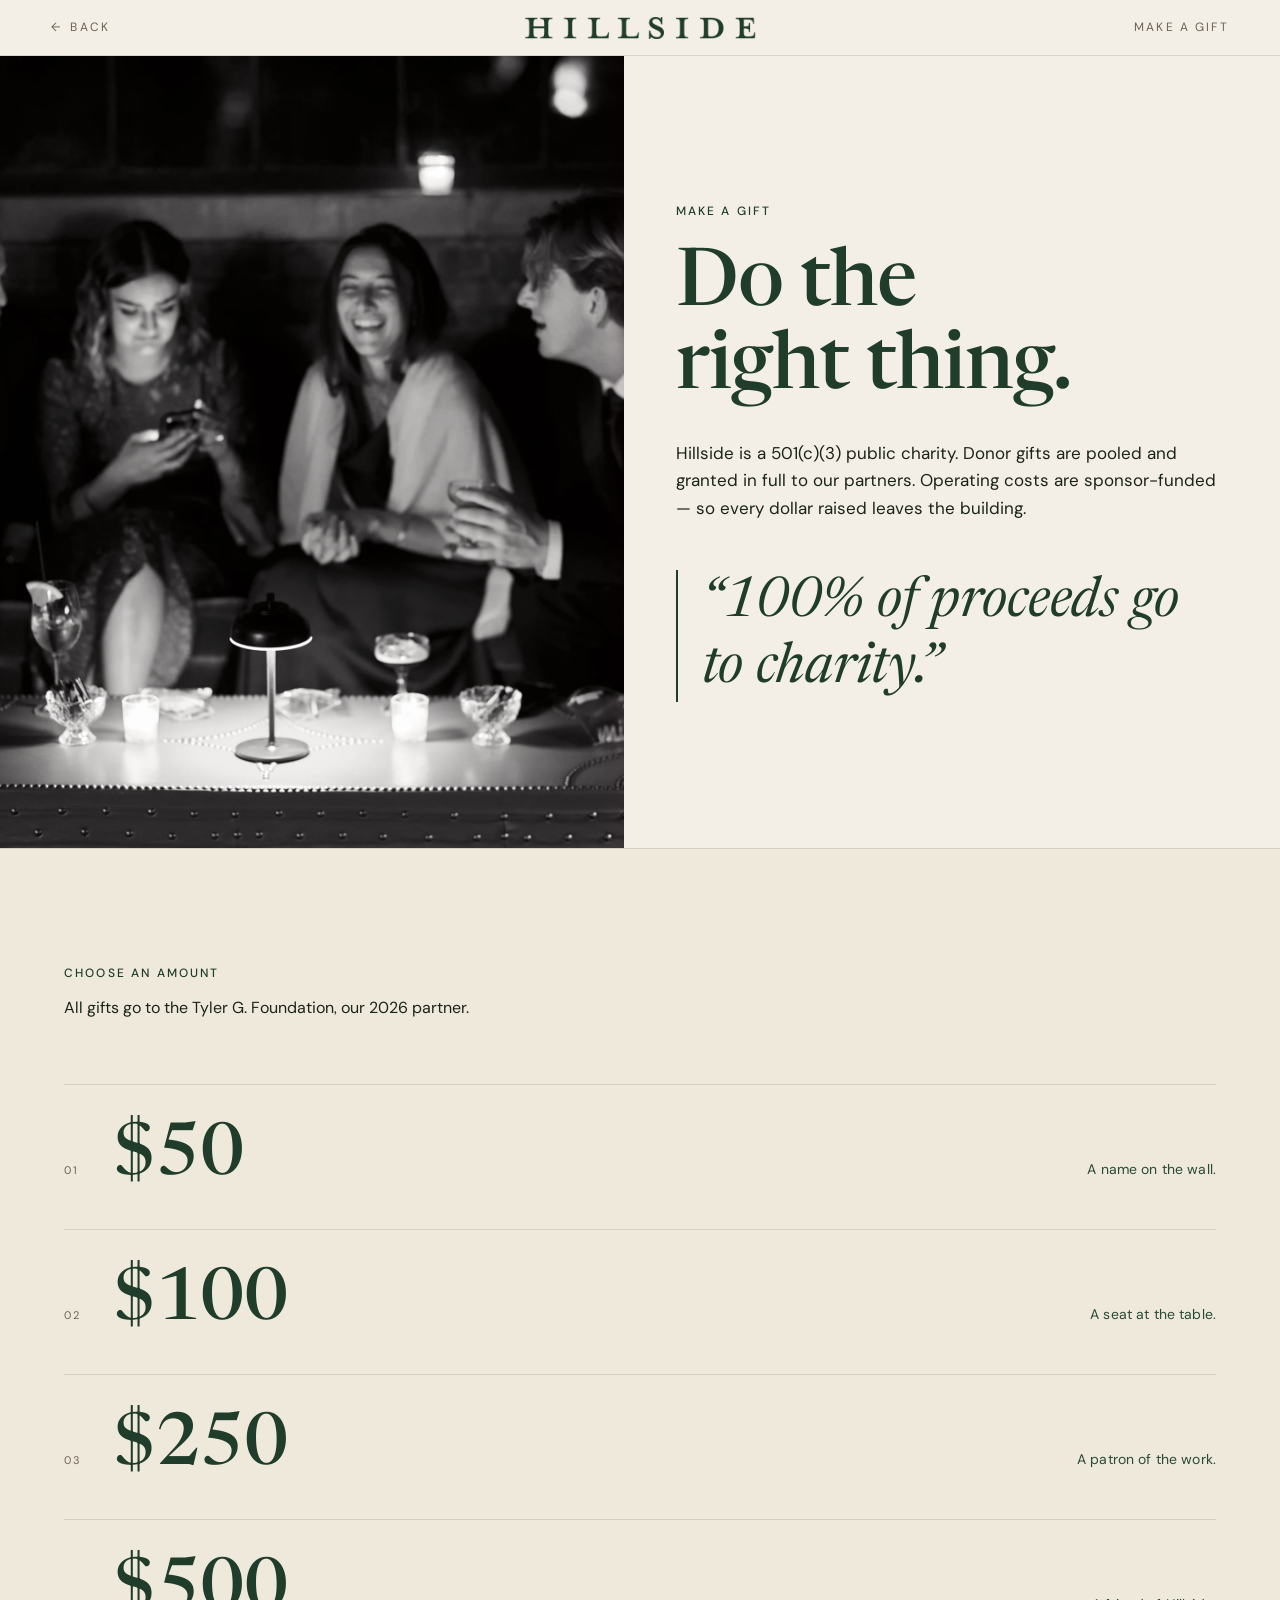
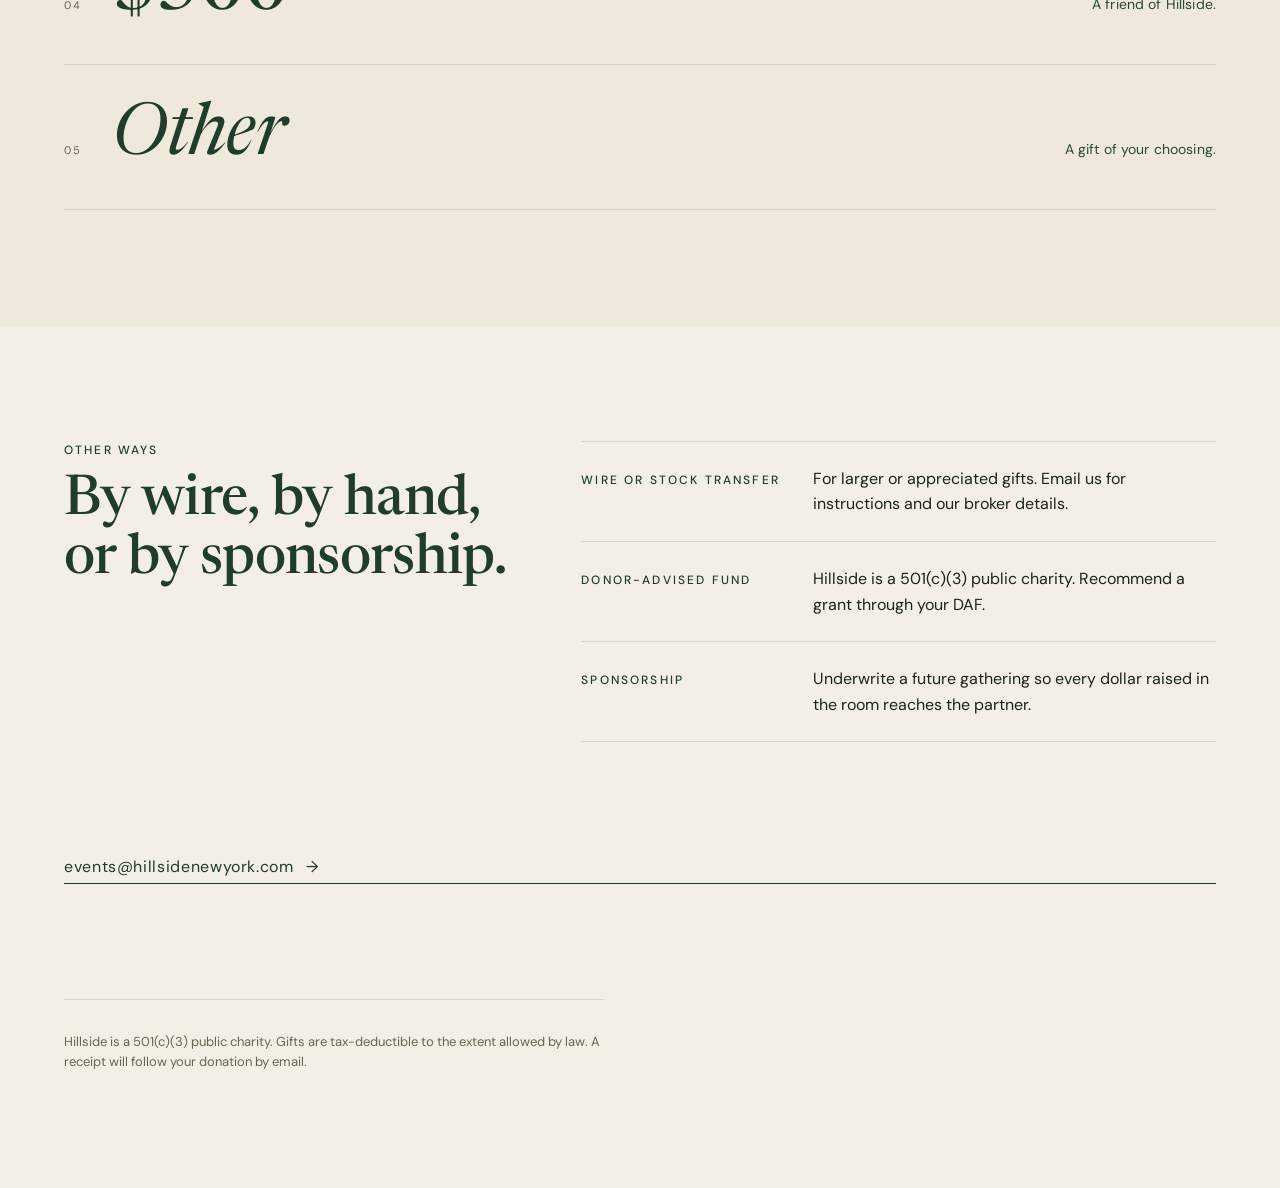
==== commit 89d3f9fa: "Donate page: editorial rebuild — split hero, numbered amount ladder, ledger panel" ====
--- a/donate.html
+++ b/donate.html
@@ -5,11 +5,11 @@
   <meta name="viewport" content="width=device-width, initial-scale=1">
   <title>Make a gift · Hillside</title>
   <meta name="description" content="Make a gift to Hillside. Every dollar raised is granted in full to our partners.">
-  <link rel="stylesheet" href="./colors_and_type.css?v=20260509-14">
-  <link rel="stylesheet" href="site.css?v=20260509-14">
-  <link rel="stylesheet" href="subpage.css?v=20260509-14">
+  <link rel="stylesheet" href="./colors_and_type.css?v=20260509-16">
+  <link rel="stylesheet" href="site.css?v=20260509-16">
+  <link rel="stylesheet" href="subpage.css?v=20260509-16">
 </head>
-<body class="subpage subpage--forest">
+<body class="subpage">
   <header class="subpage__nav">
     <a href="index.html" class="subpage__back" aria-label="Back to Hillside">
       <span aria-hidden="true">←</span> <span>Back</span>
@@ -21,52 +21,102 @@
   </header>
 
   <main class="subpage__main">
-    <section class="subpage__hero subpage__hero--forest">
-      <div class="container">
-        <span class="label" style="color: var(--cream);">Make a gift</span>
-        <h1 class="subpage__title">
-          Do the right thing.<br/>100% of proceeds go to charity.
-        </h1>
-        <p class="subpage__lede">
-          Donor gifts are pooled and granted in full to our partners. Operating costs are sponsor-funded — so every dollar raised leaves the building.
+    <!-- HERO — split: photo on the left, intent on the right -->
+    <section class="give-hero">
+      <figure class="give-hero__photo">
+        <img src="./assets/photos/recap-group.webp" alt="Friends of Hillside at the inaugural gala." loading="eager" />
+      </figure>
+
+      <div class="give-hero__copy">
+        <span class="label">Make a gift</span>
+        <h1 class="give-hero__h">Do the right thing.</h1>
+        <p class="give-hero__lede">
+          Hillside is a 501(c)(3) public charity. Donor gifts are pooled and granted in full to our partners. Operating costs are sponsor-funded — so every dollar raised leaves the building.
+        </p>
+
+        <p class="give-hero__pullquote">
+          <em>“100% of proceeds go to charity.”</em>
         </p>
       </div>
     </section>
 
-    <section class="give">
-      <div class="container give__inner">
-        <div class="give__amounts">
+    <!-- AMOUNT LADDER — editorial, numbered, large serif -->
+    <section class="give-amounts">
+      <div class="container">
+        <header class="give-amounts__head">
           <span class="label">Choose an amount</span>
-          <div class="give__chips">
-            <a href="#" class="give__chip">$50</a>
-            <a href="#" class="give__chip">$100</a>
-            <a href="#" class="give__chip">$250</a>
-            <a href="#" class="give__chip">$500</a>
-            <a href="#" class="give__chip give__chip--custom">Other</a>
-          </div>
-          <a href="#" class="give__cta">Continue to checkout <span aria-hidden="true">→</span></a>
+          <p class="give-amounts__caption">All gifts go to the Tyler G. Foundation, our 2026 partner.</p>
+        </header>
+
+        <ol class="give-amounts__list" role="list">
+          <li>
+            <a href="#" class="give-amount">
+              <span class="give-amount__num">$50</span>
+              <span class="give-amount__note">A name on the wall.</span>
+            </a>
+          </li>
+          <li>
+            <a href="#" class="give-amount">
+              <span class="give-amount__num">$100</span>
+              <span class="give-amount__note">A seat at the table.</span>
+            </a>
+          </li>
+          <li>
+            <a href="#" class="give-amount">
+              <span class="give-amount__num">$250</span>
+              <span class="give-amount__note">A patron of the work.</span>
+            </a>
+          </li>
+          <li>
+            <a href="#" class="give-amount">
+              <span class="give-amount__num">$500</span>
+              <span class="give-amount__note">A friend of Hillside.</span>
+            </a>
+          </li>
+          <li>
+            <a href="#" class="give-amount give-amount--custom">
+              <span class="give-amount__num"><em>Other</em></span>
+              <span class="give-amount__note">A gift of your choosing.</span>
+            </a>
+          </li>
+        </ol>
+      </div>
+    </section>
+
+    <!-- DIRECT GIVING — ledger-style panel on cream-deep -->
+    <section class="give-direct">
+      <div class="container give-direct__inner">
+        <div class="give-direct__head">
+          <span class="label">Other ways</span>
+          <h2 class="give-direct__h">By wire, by hand, or by sponsorship.</h2>
         </div>
 
-        <div class="give__direct">
-          <span class="label">Other ways to give</span>
-          <ul class="give__list">
-            <li>
-              <strong>Wire or stock transfer.</strong>
-              <span>Email <a href="mailto:events@hillsidenewyork.com">events@hillsidenewyork.com</a> for instructions.</span>
-            </li>
-            <li>
-              <strong>Donor-advised fund.</strong>
-              <span>Hillside is a 501(c)(3) public charity.</span>
-            </li>
-            <li>
-              <strong>Sponsor a gathering.</strong>
-              <span>Underwrite an event so 100% of donor gifts reach our partners. <a href="mailto:events@hillsidenewyork.com">events@hillsidenewyork.com</a></span>
-            </li>
-          </ul>
-        </div>
+        <dl class="give-direct__ledger">
+          <div>
+            <dt>Wire or stock transfer</dt>
+            <dd>For larger or appreciated gifts. Email us for instructions and our broker details.</dd>
+          </div>
+          <div>
+            <dt>Donor-advised fund</dt>
+            <dd>Hillside is a 501(c)(3) public charity. Recommend a grant through your DAF.</dd>
+          </div>
+          <div>
+            <dt>Sponsorship</dt>
+            <dd>Underwrite a future gathering so every dollar raised in the room reaches the partner.</dd>
+          </div>
+        </dl>
 
-        <p class="give__taxline">
-          Hillside is a 501(c)(3) public charity. Gifts are tax-deductible to the extent allowed by law.
+        <a href="mailto:events@hillsidenewyork.com" class="give-direct__contact">
+          events@hillsidenewyork.com <span aria-hidden="true">→</span>
+        </a>
+      </div>
+    </section>
+
+    <!-- FOOTNOTE -->
+    <section class="give-foot">
+      <div class="container">
+        <p>
+          Hillside is a 501(c)(3) public charity. Gifts are tax-deductible to the extent allowed by law. A receipt will follow your donation by email.
         </p>
       </div>
     </section>
@@ -77,7 +127,6 @@
   </a>
 
   <script>
-    // Show floating back button after scroll
     const backFab = document.getElementById('backFab');
     function checkScroll() {
       if (window.scrollY > 240) backFab.classList.add('is-visible');
--- a/subpage.css
+++ b/subpage.css
@@ -122,105 +122,258 @@
 .subpage__hero--forest .subpage__lede { color: rgba(244, 239, 230, 0.92); }
 
 /* ============================================================
-   Donate page
+   Donate page — editorial rebuild
    ============================================================ */
-.give {
+
+/* HERO — photo on the left, intent on the right */
+.give-hero {
+  display: grid;
+  grid-template-columns: 1fr;
   background: var(--cream);
-  padding: clamp(48px, 6vw, 96px) 0 clamp(96px, 12vw, 160px);
-}
-.give__inner {
+  align-items: stretch;
+}
+@media (min-width: 880px) {
+  .give-hero { grid-template-columns: 1fr 1.05fr; min-height: 88vh; }
+}
+.give-hero__photo {
+  margin: 0;
+  overflow: hidden;
+  background: var(--cream-deep);
+  aspect-ratio: 4 / 5;
+}
+.give-hero__photo img {
+  width: 100%;
+  height: 100%;
+  object-fit: cover;
+  object-position: center 32%;
+  display: block;
+}
+@media (min-width: 880px) {
+  .give-hero__photo { aspect-ratio: auto; height: 100%; }
+}
+.give-hero__copy {
+  padding: clamp(40px, 6vw, 96px) clamp(24px, 4vw, 80px);
+  display: flex;
+  flex-direction: column;
+  justify-content: center;
+  gap: var(--space-4);
+  max-width: 60ch;
+}
+.give-hero__h {
+  font-family: var(--font-display);
+  font-weight: 500;
+  font-size: var(--fs-display-l);
+  line-height: 1.04;
+  letter-spacing: -0.012em;
+  color: var(--forest);
+  margin: var(--space-2) 0 var(--space-3);
+  text-wrap: balance;
+}
+.give-hero__lede {
+  font-family: var(--font-sans);
+  font-size: 17px;
+  line-height: 1.62;
+  color: var(--ink);
+  margin: 0;
+  max-width: 56ch;
+}
+.give-hero__pullquote {
+  margin: var(--space-6) 0 0;
+  font-family: var(--font-display);
+  font-style: italic;
+  font-weight: 400;
+  font-size: var(--fs-display-m);
+  line-height: 1.18;
+  color: var(--forest);
+  letter-spacing: -0.005em;
+  border-left: 2px solid var(--forest);
+  padding-left: var(--space-5);
+}
+
+/* AMOUNTS — numbered editorial ladder */
+.give-amounts {
+  background: var(--cream-deep);
+  padding: clamp(64px, 9vw, 128px) 0;
+  border-top: 1px solid var(--rule);
+}
+.give-amounts__head {
+  display: flex;
+  flex-direction: column;
+  gap: var(--space-3);
+  margin-bottom: clamp(40px, 5vw, 64px);
+  max-width: 60ch;
+}
+.give-amounts__caption {
+  font-family: var(--font-sans);
+  font-size: 16px;
+  line-height: 1.55;
+  color: var(--ink);
+  margin: 0;
+}
+.give-amounts__list {
+  list-style: none;
+  counter-reset: gift;
+  margin: 0;
+  padding: 0;
+  border-top: 1px solid var(--rule);
+}
+.give-amounts__list li {
+  border-bottom: 1px solid var(--rule);
+  counter-increment: gift;
+}
+.give-amount {
+  display: grid;
+  grid-template-columns: 32px 1fr auto;
+  align-items: baseline;
+  gap: var(--space-4);
+  padding: clamp(20px, 3.5vw, 36px) 0;
+  text-decoration: none;
+  background-image: none;
+  color: var(--forest);
+  transition: padding 250ms var(--ease), color 200ms var(--ease);
+}
+.give-amount::before {
+  content: counter(gift, decimal-leading-zero);
+  font-family: var(--font-sans);
+  font-size: 11px;
+  letter-spacing: var(--tracking-label);
+  color: var(--stone);
+  font-feature-settings: "tnum";
+}
+.give-amount__num {
+  font-family: var(--font-display);
+  font-weight: 500;
+  font-size: clamp(36px, 7vw, 72px);
+  line-height: 1;
+  letter-spacing: -0.012em;
+  color: var(--forest);
+  font-feature-settings: "tnum";
+}
+.give-amount--custom .give-amount__num {
+  font-style: italic;
+  font-weight: 400;
+}
+.give-amount__note {
+  justify-self: end;
+  text-align: right;
+  font-family: var(--font-sans);
+  font-size: 14px;
+  line-height: 1.4;
+  color: var(--forest-soft);
+  letter-spacing: 0.01em;
+  max-width: 30ch;
+}
+.give-amount:hover {
+  padding-left: var(--space-4);
+  color: var(--forest-deep);
+}
+.give-amount:hover .give-amount__num,
+.give-amount:hover .give-amount__note {
+  color: var(--forest-deep);
+}
+@media (max-width: 560px) {
+  .give-amount { grid-template-columns: 24px 1fr; gap: var(--space-3); }
+  .give-amount__note {
+    grid-column: 2 / -1;
+    justify-self: start;
+    text-align: left;
+    margin-top: 4px;
+  }
+  .give-amount__num { font-size: clamp(36px, 13vw, 56px); }
+}
+
+/* DIRECT GIVING — ledger panel */
+.give-direct {
+  background: var(--cream);
+  padding: clamp(64px, 9vw, 128px) 0;
+}
+.give-direct__inner {
   display: grid;
   grid-template-columns: 1fr;
-  gap: clamp(48px, 6vw, 96px);
-  max-width: 1080px;
+  gap: clamp(40px, 5vw, 64px);
 }
 @media (min-width: 880px) {
-  .give__inner { grid-template-columns: 1.1fr 1fr; align-items: start; }
-}
-.give__amounts .label,
-.give__direct .label { margin-bottom: var(--space-5); }
-.give__chips {
-  display: grid;
-  grid-template-columns: repeat(auto-fit, minmax(120px, 1fr));
-  gap: 12px;
-  margin-bottom: var(--space-7);
-}
-.give__chip {
+  .give-direct__inner { grid-template-columns: 1fr 1.4fr; align-items: start; }
+}
+.give-direct__h {
+  font-family: var(--font-display);
+  font-weight: 500;
+  font-size: var(--fs-display-m);
+  line-height: 1.05;
+  color: var(--forest);
+  letter-spacing: -0.012em;
+  margin: var(--space-3) 0 0;
+  text-wrap: balance;
+}
+.give-direct__ledger {
+  margin: 0;
+  padding: 0;
+  border-top: 1px solid var(--rule);
+}
+.give-direct__ledger > div {
+  padding: var(--space-5) 0;
+  border-bottom: 1px solid var(--rule);
+  display: grid;
+  grid-template-columns: 1fr;
+  gap: var(--space-2);
+}
+@media (min-width: 720px) {
+  .give-direct__ledger > div {
+    grid-template-columns: 200px 1fr;
+    gap: var(--space-6);
+    align-items: baseline;
+  }
+}
+.give-direct__ledger dt {
+  font-family: var(--font-sans);
+  font-size: 12px;
+  font-weight: 500;
+  letter-spacing: var(--tracking-label);
+  text-transform: uppercase;
+  color: var(--forest);
+  margin: 0;
+}
+.give-direct__ledger dd {
+  margin: 0;
+  font-family: var(--font-sans);
+  font-size: 16px;
+  line-height: 1.6;
+  color: var(--ink);
+}
+.give-direct__contact {
   display: inline-flex;
   align-items: center;
-  justify-content: center;
-  background: transparent;
-  color: var(--forest);
-  border: 1px solid var(--forest);
-  padding: 18px 24px;
-  font-family: var(--font-sans);
-  font-size: 18px;
-  font-weight: 500;
-  letter-spacing: 0.02em;
+  gap: var(--space-3);
+  margin-top: var(--space-7);
+  font-family: var(--font-sans);
+  font-size: 16px;
+  letter-spacing: 0.04em;
+  color: var(--forest);
   text-decoration: none;
-  background-image: none;
-  transition: background-color 200ms var(--ease), color 200ms var(--ease);
-}
-.give__chip:hover {
-  background: var(--forest);
-  color: var(--cream);
-}
-.give__chip--custom {
-  font-style: italic;
-  font-family: var(--font-display);
-}
-.give__cta {
-  display: inline-flex;
-  align-items: center;
-  gap: 10px;
-  background: var(--forest);
-  color: var(--cream);
-  padding: 18px 32px;
-  font-family: var(--font-sans);
-  font-size: 15px;
-  font-weight: 600;
-  letter-spacing: 0.04em;
-  text-decoration: none;
-  background-image: none;
-  transition: background-color 200ms var(--ease);
-}
-.give__cta:hover { background: var(--forest-deep); }
-
-.give__list {
-  list-style: none;
-  margin: 0;
-  padding: 0;
+  background-image: linear-gradient(currentColor, currentColor);
+  background-repeat: no-repeat;
+  background-position: 0 100%;
+  background-size: 100% 1px;
+  padding-bottom: 4px;
+  transition: color 200ms var(--ease);
+  grid-column: 1 / -1;
+}
+.give-direct__contact:hover { color: var(--forest-deep); }
+
+/* FOOTNOTE */
+.give-foot {
+  background: var(--cream);
+  padding: 0 0 clamp(64px, 9vw, 128px);
+}
+.give-foot p {
+  font-family: var(--font-sans);
+  font-size: 13px;
+  line-height: 1.55;
+  color: var(--stone);
+  max-width: 60ch;
+  margin: 0;
+  padding-top: var(--space-6);
   border-top: 1px solid var(--rule);
-}
-.give__list li {
-  padding: var(--space-5) 0;
-  border-bottom: 1px solid var(--rule);
-  display: flex;
-  flex-direction: column;
-  gap: 4px;
-}
-.give__list strong {
-  font-family: var(--font-display);
-  font-weight: 500;
-  font-size: 19px;
-  color: var(--forest);
-}
-.give__list span {
-  font-size: 15px;
-  color: var(--ink);
-  line-height: 1.55;
-}
-.give__list a {
-  color: var(--forest);
-  border-bottom: 1px solid currentColor;
-  background-image: none;
-}
-.give__taxline {
-  margin-top: var(--space-7);
-  font-family: var(--font-sans);
-  font-size: 13px;
-  color: var(--stone);
-  grid-column: 1 / -1;
 }
 
 /* ============================================================
